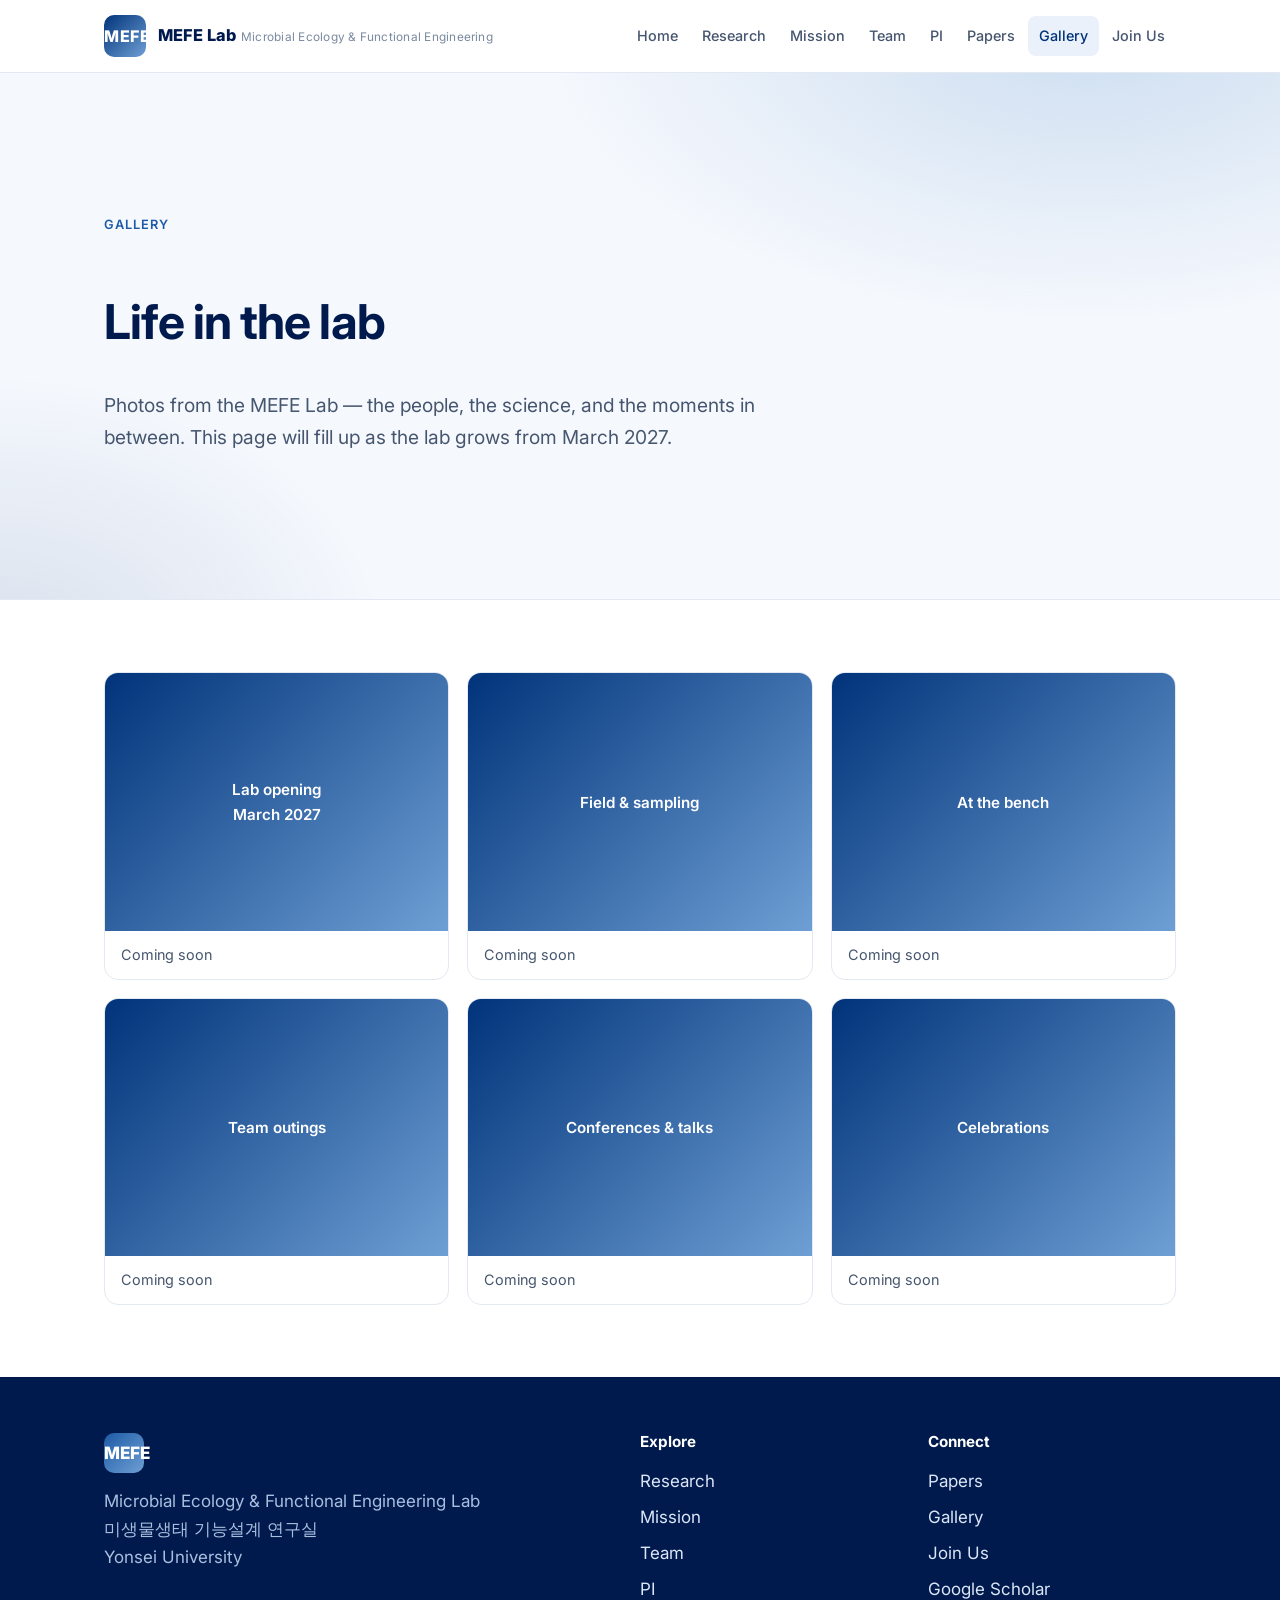
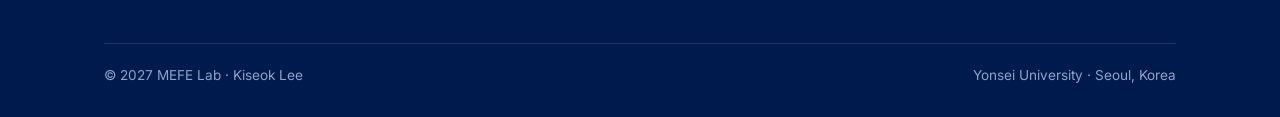
==== gallery.html @ 4f1b358c "Add files via upload" ====
<!DOCTYPE html>
<html lang="en">
<head>
  <meta charset="UTF-8" />
  <meta name="viewport" content="width=device-width, initial-scale=1.0" />
  <title>Gallery — MEFE Lab</title>
  <meta name="description" content="Photos from the MEFE Lab at Yonsei University." />
  <link rel="preconnect" href="https://fonts.googleapis.com" />
  <link rel="preconnect" href="https://fonts.gstatic.com" crossorigin />
  <link href="https://fonts.googleapis.com/css2?family=Inter:wght@400;500;600;700;800&display=swap" rel="stylesheet" />
  <link rel="stylesheet" href="assets/styles.css" />
  <style>
    .gallery-grid { display:grid; grid-template-columns:repeat(3,1fr); gap:18px; }
    .gallery-grid figure {
      margin:0; border-radius:var(--radius); overflow:hidden; border:1px solid var(--line);
      background:var(--bg);
    }
    .gallery-grid .ph {
      aspect-ratio:4/3; display:grid; place-items:center; color:#fff; font-weight:600;
      background:linear-gradient(135deg,var(--teal-700),var(--teal-300)); text-align:center; padding:16px;
      font-size:0.95rem;
    }
    .gallery-grid figcaption { padding:12px 16px; color:var(--slate); font-size:0.9rem; }
    @media (max-width:900px){ .gallery-grid{ grid-template-columns:repeat(2,1fr);} }
    @media (max-width:560px){ .gallery-grid{ grid-template-columns:1fr;} }
  </style>
</head>
<body>

  <header class="site-header">
    <div class="container nav">
      <div class="brand">
        <a href="index.html" style="display:flex;align-items:center;gap:12px;">
          <span class="logo">MEFE</span>
          <span class="brand-text">
            <span class="brand-name">MEFE Lab</span>
            <span class="brand-sub">Microbial Ecology &amp; Functional Engineering</span>
          </span>
        </a>
      </div>
      <nav class="nav-links">
        <a href="index.html">Home</a>
        <a href="research.html">Research</a>
        <a href="mission.html">Mission</a>
        <a href="team.html">Team</a>
        <a href="pi.html">PI</a>
        <a href="papers.html">Papers</a>
        <a href="gallery.html" class="active">Gallery</a>
        <a href="join.html">Join Us</a>
      </nav>
      <button class="nav-toggle" aria-label="Menu"><span></span><span></span><span></span></button>
    </div>
  </header>

  <section class="hero">
    <div class="container" style="padding-top:64px;padding-bottom:56px;">
      <span class="eyebrow">Gallery</span>
      <h1>Life in the lab</h1>
      <p class="lead">
        Photos from the MEFE Lab &mdash; the people, the science, and the moments in between.
        This page will fill up as the lab grows from March 2027.
      </p>
    </div>
  </section>

  <section>
    <div class="container">
      <!--
        TO ADD PHOTOS: drop image files in assets/gallery/ and replace a placeholder
        block below with, e.g.:
        <figure><img src="assets/gallery/lab-opening.jpg" alt="Lab opening" style="width:100%;display:block;aspect-ratio:4/3;object-fit:cover;"><figcaption>Lab opening, 2027</figcaption></figure>
      -->
      <div class="gallery-grid">
        <figure><div class="ph">Lab opening<br>March 2027</div><figcaption>Coming soon</figcaption></figure>
        <figure><div class="ph">Field &amp; sampling</div><figcaption>Coming soon</figcaption></figure>
        <figure><div class="ph">At the bench</div><figcaption>Coming soon</figcaption></figure>
        <figure><div class="ph">Team outings</div><figcaption>Coming soon</figcaption></figure>
        <figure><div class="ph">Conferences &amp; talks</div><figcaption>Coming soon</figcaption></figure>
        <figure><div class="ph">Celebrations</div><figcaption>Coming soon</figcaption></figure>
      </div>
    </div>
  </section>

  <footer class="site-footer">
    <div class="container">
      <div class="footer-grid">
        <div class="footer-brand">
          <div class="logo">MEFE</div>
          <p style="margin-top:14px;max-width:38ch;color:#a9bfe0;">
            Microbial Ecology &amp; Functional Engineering Lab<br />
            미생물생태 기능설계 연구실<br />
            Yonsei University
          </p>
        </div>
        <div>
          <h4>Explore</h4>
          <ul>
            <li><a href="research.html">Research</a></li>
            <li><a href="mission.html">Mission</a></li>
            <li><a href="team.html">Team</a></li>
            <li><a href="pi.html">PI</a></li>
          </ul>
        </div>
        <div>
          <h4>Connect</h4>
          <ul>
            <li><a href="papers.html">Papers</a></li>
            <li><a href="gallery.html">Gallery</a></li>
            <li><a href="join.html">Join Us</a></li>
            <li><a href="https://scholar.google.com/citations?user=UcMtC88AAAAJ&amp;hl=en" target="_blank" rel="noopener">Google Scholar</a></li>
          </ul>
        </div>
      </div>
      <div class="footer-bottom">
        <span>© 2027 MEFE Lab · Kiseok Lee</span>
        <span>Yonsei University · Seoul, Korea</span>
      </div>
    </div>
  </footer>

  <script src="assets/nav.js"></script>
</body>
</html>
---- assets/styles.css ----
/* =========================================================
   MEFE Lab — Microbial Ecology & Functional Engineering
   Shared stylesheet
   ========================================================= */

:root {
  /* Yonsei University blue palette */
  --teal-900: #001a4d;  /* deep navy */
  --teal-700: #00337a;  /* Yonsei blue */
  --teal-500: #1d5ba6;  /* mid blue */
  --teal-300: #6e9fd4;  /* light blue */
  --teal-050: #eaf1fb;  /* pale blue tint */
  --amber:    #d98a1f;
  --ink:      #15243d;
  --slate:    #46566f;
  --muted:    #7a89a0;
  --line:     #e3e9f2;
  --bg:       #ffffff;
  --bg-soft:  #f5f8fd;
  --max:      1120px;
  --radius:   14px;
  --shadow:   0 10px 30px rgba(10, 61, 58, 0.08);
  --font: "Inter", -apple-system, BlinkMacSystemFont, "Segoe UI", Roboto, "Helvetica Neue", Arial, sans-serif;
}

* { box-sizing: border-box; }

html { scroll-behavior: smooth; }

body {
  margin: 0;
  font-family: var(--font);
  color: var(--ink);
  background: var(--bg);
  line-height: 1.65;
  font-size: 17px;
  -webkit-font-smoothing: antialiased;
}

h1, h2, h3, h4 { color: var(--teal-900); line-height: 1.2; font-weight: 700; }
h1 { font-size: clamp(2rem, 4vw, 3rem); letter-spacing: -0.02em; }
h2 { font-size: clamp(1.5rem, 2.6vw, 2.1rem); letter-spacing: -0.01em; margin-top: 0; }
h3 { font-size: 1.2rem; }

a { color: var(--teal-700); text-decoration: none; }
a:hover { color: var(--teal-500); text-decoration: underline; }

p { margin: 0 0 1.1rem; }

.container { max-width: var(--max); margin: 0 auto; padding: 0 24px; }

/* ---------- Header / Nav ---------- */
.site-header {
  position: sticky; top: 0; z-index: 50;
  background: rgba(255,255,255,0.92);
  backdrop-filter: saturate(150%) blur(8px);
  border-bottom: 1px solid var(--line);
}
.nav {
  display: flex; align-items: center; justify-content: space-between;
  height: 72px;
}
.brand { display: flex; align-items: center; gap: 12px; }
.brand a { text-decoration: none; }
.brand .logo {
  width: 42px; height: 42px; border-radius: 10px; flex: none;
  background: linear-gradient(135deg, var(--teal-700), var(--teal-300));
  display: grid; place-items: center; color: #fff; font-weight: 800; font-size: 1rem;
  letter-spacing: 0.5px;
}
.brand .brand-text { line-height: 1.15; }
.brand .brand-name { font-weight: 800; color: var(--teal-900); font-size: 1.02rem; }
.brand .brand-sub { font-size: 0.74rem; color: var(--muted); letter-spacing: 0.02em; }

.nav-links { display: flex; gap: 2px; align-items: center; }
.nav-links a {
  padding: 8px 11px; border-radius: 8px; color: var(--slate);
  font-weight: 500; font-size: 0.9rem; text-decoration: none; white-space: nowrap;
}
.nav-links a:hover { background: var(--teal-050); color: var(--teal-700); }
.nav-links a.active { color: var(--teal-700); background: var(--teal-050); }

.nav-toggle { display: none; background: none; border: 0; cursor: pointer; padding: 8px; }
.nav-toggle span { display: block; width: 24px; height: 2px; background: var(--teal-900); margin: 5px 0; transition: 0.2s; }

/* ---------- Hero ---------- */
.hero {
  position: relative; overflow: hidden;
  background:
    radial-gradient(900px 500px at 85% -10%, rgba(110,159,212,0.30), transparent 60%),
    radial-gradient(700px 500px at 0% 110%, rgba(0,51,122,0.12), transparent 55%),
    var(--bg-soft);
  border-bottom: 1px solid var(--line);
}
.hero .container { padding-top: 90px; padding-bottom: 90px; }
.hero .eyebrow {
  display: inline-block; font-size: 0.8rem; font-weight: 600; letter-spacing: 0.08em;
  text-transform: uppercase; color: var(--teal-500); margin-bottom: 18px;
}
.hero h1 { max-width: 18ch; }
.hero .lead { font-size: 1.2rem; color: var(--slate); max-width: 60ch; margin-top: 18px; }
.hero .lead em { color: var(--teal-700); font-style: italic; }

/* decorative cells */
.cells { position: absolute; inset: 0; pointer-events: none; opacity: 0.5; }
.cells span {
  position: absolute; border-radius: 50%;
  border: 1.5px solid var(--teal-300);
}
.cells span::after {
  content:""; position:absolute; inset: 28%; border-radius:50%;
  background: var(--teal-300); opacity: 0.35;
}

/* ---------- Sections ---------- */
section { padding: 72px 0; }
.section-soft { background: var(--bg-soft); }
.section-head { max-width: 70ch; margin-bottom: 40px; }
.section-head .eyebrow {
  display:block; font-size: 0.8rem; font-weight: 700; letter-spacing: 0.08em;
  text-transform: uppercase; color: var(--teal-500); margin-bottom: 10px;
}
.lead-text { font-size: 1.12rem; color: var(--slate); }

/* ---------- Buttons ---------- */
.btn {
  display: inline-block; padding: 12px 22px; border-radius: 10px;
  font-weight: 600; font-size: 0.98rem; text-decoration: none; cursor: pointer;
  transition: transform 0.12s ease, box-shadow 0.2s ease;
}
.btn-primary { background: var(--teal-700); color: #fff; }
.btn-primary:hover { background: var(--teal-900); color:#fff; text-decoration: none; transform: translateY(-1px); box-shadow: var(--shadow); }
.btn-ghost { border: 1.5px solid var(--teal-300); color: var(--teal-700); background: transparent; }
.btn-ghost:hover { background: var(--teal-050); text-decoration:none; }
.btn-row { display: flex; gap: 14px; flex-wrap: wrap; margin-top: 28px; }

/* ---------- Cards / grids ---------- */
.grid { display: grid; gap: 24px; }
.grid-3 { grid-template-columns: repeat(3, 1fr); }
.grid-2 { grid-template-columns: repeat(2, 1fr); }

.card {
  background: var(--bg); border: 1px solid var(--line); border-radius: var(--radius);
  padding: 28px; transition: transform 0.15s ease, box-shadow 0.2s ease;
}
.card:hover { transform: translateY(-3px); box-shadow: var(--shadow); }
.card .num {
  display: inline-grid; place-items: center; width: 38px; height: 38px; border-radius: 10px;
  background: var(--teal-050); color: var(--teal-700); font-weight: 800; margin-bottom: 14px;
}
.card h3 { margin: 0 0 8px; }
.card p { color: var(--slate); margin: 0; font-size: 0.98rem; }

/* approach steps */
.steps { counter-reset: step; }
.step {
  display: grid; grid-template-columns: 56px 1fr; gap: 20px; align-items: start;
  padding: 22px 0; border-bottom: 1px dashed var(--line);
}
.step:last-child { border-bottom: 0; }
.step .badge {
  width: 48px; height: 48px; border-radius: 12px; background: var(--teal-700); color:#fff;
  display:grid; place-items:center; font-weight:800; font-size:1.1rem;
}
.step h3 { margin: 4px 0 6px; }
.step p { margin: 0; color: var(--slate); }

/* feature split */
.split { display:grid; grid-template-columns: 1fr 1fr; gap: 48px; align-items:center; }
.split .visual {
  aspect-ratio: 4/3; border-radius: var(--radius); border:1px solid var(--line);
  background: linear-gradient(135deg, var(--teal-050), #fff);
  display:grid; place-items:center; overflow:hidden;
}

/* stats */
.stats { display:flex; gap: 40px; flex-wrap: wrap; margin-top: 10px; }
.stat .n { font-size: 2rem; font-weight: 800; color: var(--teal-700); }
.stat .l { font-size: 0.9rem; color: var(--muted); }

/* tags */
.tags { display:flex; flex-wrap:wrap; gap:8px; margin-top: 14px; }
.tag {
  font-size: 0.82rem; padding: 5px 12px; border-radius: 999px;
  background: var(--teal-050); color: var(--teal-700); font-weight: 500;
}

/* ---------- News list ---------- */
.news { display:grid; gap: 4px; }
.news-item {
  display:grid; grid-template-columns: 130px 1fr; gap: 18px;
  padding: 16px 0; border-bottom: 1px solid var(--line);
}
.news-item .date { color: var(--teal-500); font-weight: 600; font-size: 0.9rem; }
.news-item p { margin: 0; color: var(--slate); }

/* ---------- Publications ---------- */
.pub-filter { display:flex; gap:10px; flex-wrap:wrap; margin-bottom: 28px; }
.pub {
  padding: 22px 0; border-bottom: 1px solid var(--line);
  display:grid; grid-template-columns: 64px 1fr; gap: 20px;
}
.pub .year {
  font-weight: 800; color: var(--teal-700); font-size: 0.95rem;
}
.pub .title { font-weight: 600; color: var(--ink); }
.pub .authors { color: var(--slate); font-size: 0.95rem; margin: 4px 0; }
.pub .authors .me { color: var(--teal-700); font-weight: 700; }
.pub .venue { color: var(--muted); font-size: 0.92rem; font-style: italic; }
.pub .meta { display:flex; gap: 10px; flex-wrap:wrap; margin-top: 8px; }
.pub .chip {
  font-size: 0.78rem; padding: 3px 10px; border-radius: 6px;
  background: var(--bg-soft); border:1px solid var(--line); color: var(--slate);
}
.pub .chip.hot { background: #fff7ec; border-color:#f3dcb3; color: var(--amber); font-weight:600; }

/* ---------- People ---------- */
.profile { display:grid; grid-template-columns: 260px 1fr; gap: 40px; align-items:start; }
.avatar {
  width: 100%; aspect-ratio: 1; border-radius: var(--radius); overflow:hidden;
  background: linear-gradient(135deg, var(--teal-500), var(--teal-300));
  display:grid; place-items:center; color:#fff; font-size: 3.4rem; font-weight: 800;
}
.role { color: var(--teal-500); font-weight:600; margin: 2px 0 16px; }
.cv-list { list-style:none; padding:0; margin: 0; }
.cv-list li { padding: 8px 0; border-bottom:1px solid var(--line); color: var(--slate); }
.cv-list li b { color: var(--ink); }

.open-roles { display:grid; gap: 18px; }
.role-card {
  border:1px solid var(--line); border-left: 4px solid var(--teal-500);
  border-radius: 10px; padding: 22px 26px;
}
.role-card h3 { margin: 0 0 6px; }
.role-card p { margin: 0; color: var(--slate); }

/* contact */
.contact-grid { display:grid; grid-template-columns: 1.2fr 1fr; gap: 48px; }
.info-row { display:flex; gap:14px; padding: 14px 0; border-bottom:1px solid var(--line); }
.info-row .k { width: 110px; color: var(--muted); font-size: 0.9rem; flex:none; }
.info-row .v { color: var(--ink); }
.map-box {
  border-radius: var(--radius); border:1px solid var(--line); overflow:hidden;
  background: var(--bg-soft); min-height: 280px; display:grid; place-items:center; color: var(--muted);
}

/* callout */
.callout {
  background: var(--teal-900); color: #dde8f7; border-radius: var(--radius);
  padding: 44px; position: relative; overflow:hidden;
}
.callout h2 { color: #fff; }
.callout p { color: #c6d6ee; }
.callout .btn-primary { background:#fff; color: var(--teal-900); }
.callout .btn-primary:hover { background: var(--teal-050); }

/* ---------- Footer ---------- */
.site-footer {
  background: var(--teal-900); color: #b9c8e2; padding: 56px 0 30px; margin-top: 0;
}
.site-footer a { color: #dbe6f7; }
.footer-grid { display:grid; grid-template-columns: 2fr 1fr 1fr; gap: 40px; }
.footer-brand .logo {
  width: 40px; height:40px; border-radius:10px; display:grid; place-items:center;
  background: linear-gradient(135deg, var(--teal-500), var(--teal-300)); color:#fff; font-weight:800;
}
.footer-grid h4 { color:#fff; font-size: 0.95rem; margin: 0 0 12px; }
.footer-grid ul { list-style:none; padding:0; margin:0; }
.footer-grid li { padding: 4px 0; }
.footer-bottom {
  border-top: 1px solid rgba(255,255,255,0.12); margin-top: 36px; padding-top: 20px;
  font-size: 0.85rem; color: #8fa3c8; display:flex; justify-content:space-between; flex-wrap:wrap; gap:10px;
}

/* ---------- Responsive ---------- */
@media (max-width: 900px) {
  .grid-3 { grid-template-columns: 1fr; }
  .grid-2 { grid-template-columns: 1fr; }
  .split { grid-template-columns: 1fr; gap: 28px; }
  .profile { grid-template-columns: 1fr; }
  .avatar { max-width: 220px; }
  .contact-grid { grid-template-columns: 1fr; }
  .footer-grid { grid-template-columns: 1fr; gap: 28px; }
  .nav-links {
    position: absolute; top: 72px; left: 0; right: 0; flex-direction: column;
    background: #fff; border-bottom: 1px solid var(--line); padding: 12px; gap: 2px;
    display: none;
  }
  .nav-links.open { display: flex; }
  .nav-links a { padding: 12px; border-radius: 8px; }
  .nav-toggle { display: block; }
}
@media (max-width: 560px) {
  body { font-size: 16px; }
  .pub { grid-template-columns: 1fr; gap: 6px; }
  .news-item { grid-template-columns: 1fr; gap: 2px; }
  .info-row { flex-direction: column; gap: 2px; }
  .info-row .k { width: auto; }
}
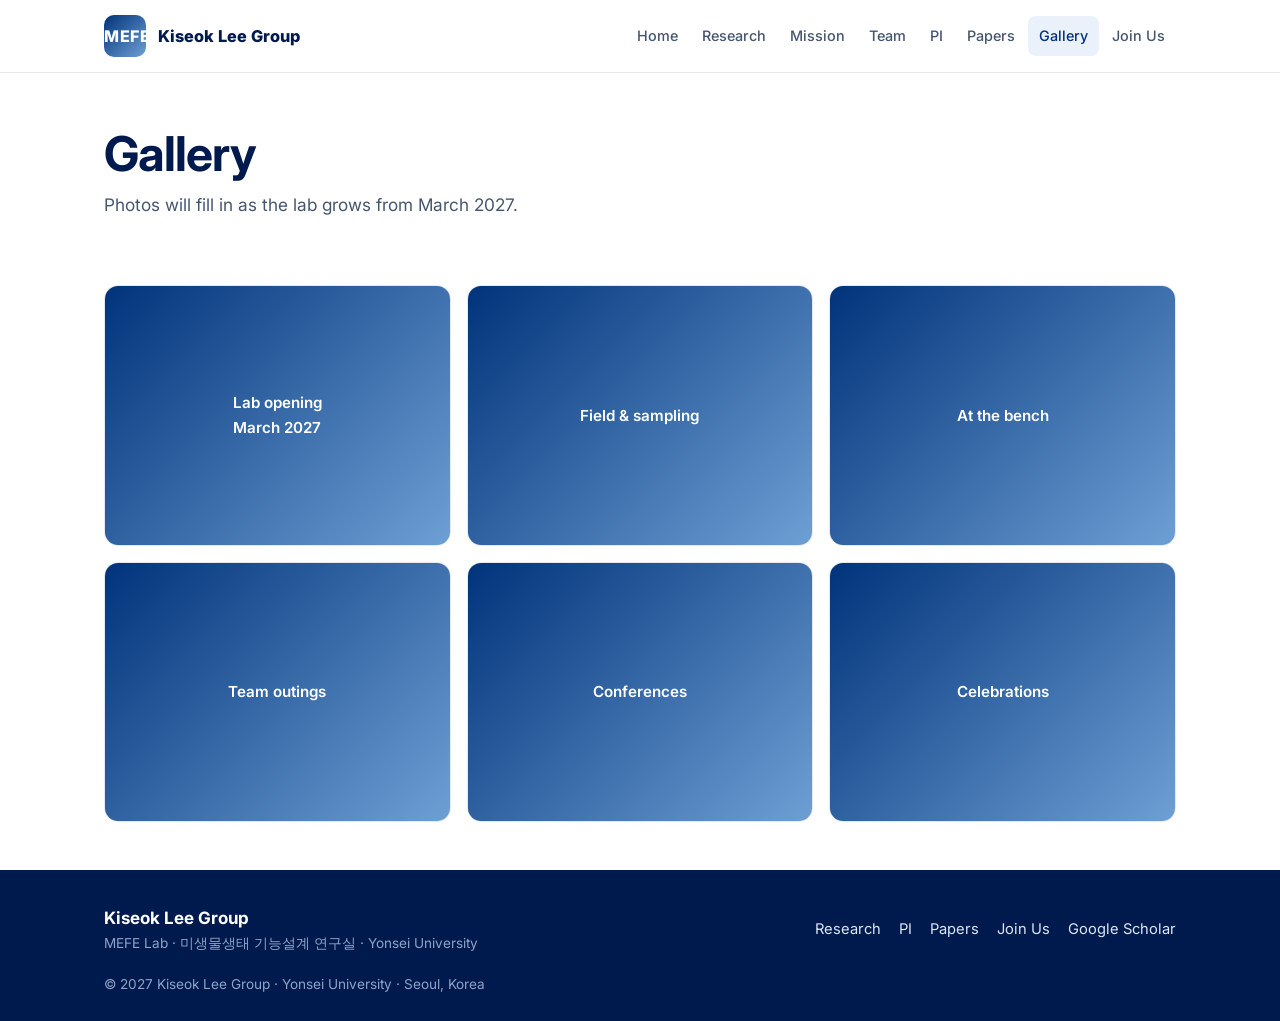
==== commit b5535836: "2nd edit" ====
--- a/gallery.html
+++ b/gallery.html
@@ -3,24 +3,19 @@
 <head>
   <meta charset="UTF-8" />
   <meta name="viewport" content="width=device-width, initial-scale=1.0" />
-  <title>Gallery — MEFE Lab</title>
-  <meta name="description" content="Photos from the MEFE Lab at Yonsei University." />
+  <title>Gallery — Kiseok Lee Group</title>
+  <meta name="description" content="Photos from the Kiseok Lee Group at Yonsei University." />
   <link rel="preconnect" href="https://fonts.googleapis.com" />
   <link rel="preconnect" href="https://fonts.gstatic.com" crossorigin />
   <link href="https://fonts.googleapis.com/css2?family=Inter:wght@400;500;600;700;800&display=swap" rel="stylesheet" />
   <link rel="stylesheet" href="assets/styles.css" />
   <style>
-    .gallery-grid { display:grid; grid-template-columns:repeat(3,1fr); gap:18px; }
-    .gallery-grid figure {
-      margin:0; border-radius:var(--radius); overflow:hidden; border:1px solid var(--line);
-      background:var(--bg);
-    }
+    .gallery-grid { display:grid; grid-template-columns:repeat(3,1fr); gap:16px; }
+    .gallery-grid figure { margin:0; border-radius:var(--radius); overflow:hidden; border:1px solid var(--line); }
     .gallery-grid .ph {
       aspect-ratio:4/3; display:grid; place-items:center; color:#fff; font-weight:600;
-      background:linear-gradient(135deg,var(--teal-700),var(--teal-300)); text-align:center; padding:16px;
-      font-size:0.95rem;
+      background:linear-gradient(135deg,var(--teal-700),var(--teal-300)); text-align:center; padding:16px; font-size:0.95rem;
     }
-    .gallery-grid figcaption { padding:12px 16px; color:var(--slate); font-size:0.9rem; }
     @media (max-width:900px){ .gallery-grid{ grid-template-columns:repeat(2,1fr);} }
     @media (max-width:560px){ .gallery-grid{ grid-template-columns:1fr;} }
   </style>
@@ -30,12 +25,9 @@
   <header class="site-header">
     <div class="container nav">
       <div class="brand">
-        <a href="index.html" style="display:flex;align-items:center;gap:12px;">
-          <span class="logo">MEFE</span>
-          <span class="brand-text">
-            <span class="brand-name">MEFE Lab</span>
-            <span class="brand-sub">Microbial Ecology &amp; Functional Engineering</span>
-          </span>
+        <a href="index.html" style="display:flex;align-items:center;gap:12px;text-decoration:none;">
+          <img src="assets/logo.svg" alt="Kiseok Lee Group" class="logo-img" onerror="this.replaceWith(Object.assign(document.createElement('span'),{className:'logo',textContent:'MEFE'}))" />
+          <span class="brand-name" style="color:var(--teal-900);font-weight:800;">Kiseok Lee Group</span>
         </a>
       </div>
       <nav class="nav-links">
@@ -52,70 +44,43 @@
     </div>
   </header>
 
-  <section class="hero">
-    <div class="container" style="padding-top:64px;padding-bottom:56px;">
-      <span class="eyebrow">Gallery</span>
-      <h1>Life in the lab</h1>
-      <p class="lead">
-        Photos from the MEFE Lab &mdash; the people, the science, and the moments in between.
-        This page will fill up as the lab grows from March 2027.
-      </p>
+  <div class="page-head">
+    <div class="container">
+      <h1>Gallery</h1>
+      <p class="sub">Photos will fill in as the lab grows from March 2027.</p>
     </div>
-  </section>
+  </div>
 
   <section>
     <div class="container">
-      <!--
-        TO ADD PHOTOS: drop image files in assets/gallery/ and replace a placeholder
-        block below with, e.g.:
-        <figure><img src="assets/gallery/lab-opening.jpg" alt="Lab opening" style="width:100%;display:block;aspect-ratio:4/3;object-fit:cover;"><figcaption>Lab opening, 2027</figcaption></figure>
-      -->
+      <!-- TO ADD PHOTOS: drop files in assets/gallery/ and replace a placeholder with:
+           <figure><img src="assets/gallery/name.jpg" alt="..." style="width:100%;display:block;aspect-ratio:4/3;object-fit:cover;"></figure> -->
       <div class="gallery-grid">
-        <figure><div class="ph">Lab opening<br>March 2027</div><figcaption>Coming soon</figcaption></figure>
-        <figure><div class="ph">Field &amp; sampling</div><figcaption>Coming soon</figcaption></figure>
-        <figure><div class="ph">At the bench</div><figcaption>Coming soon</figcaption></figure>
-        <figure><div class="ph">Team outings</div><figcaption>Coming soon</figcaption></figure>
-        <figure><div class="ph">Conferences &amp; talks</div><figcaption>Coming soon</figcaption></figure>
-        <figure><div class="ph">Celebrations</div><figcaption>Coming soon</figcaption></figure>
+        <figure><div class="ph">Lab opening<br>March 2027</div></figure>
+        <figure><div class="ph">Field &amp; sampling</div></figure>
+        <figure><div class="ph">At the bench</div></figure>
+        <figure><div class="ph">Team outings</div></figure>
+        <figure><div class="ph">Conferences</div></figure>
+        <figure><div class="ph">Celebrations</div></figure>
       </div>
     </div>
   </section>
 
   <footer class="site-footer">
-    <div class="container">
-      <div class="footer-grid">
-        <div class="footer-brand">
-          <div class="logo">MEFE</div>
-          <p style="margin-top:14px;max-width:38ch;color:#a9bfe0;">
-            Microbial Ecology &amp; Functional Engineering Lab<br />
-            미생물생태 기능설계 연구실<br />
-            Yonsei University
-          </p>
-        </div>
-        <div>
-          <h4>Explore</h4>
-          <ul>
-            <li><a href="research.html">Research</a></li>
-            <li><a href="mission.html">Mission</a></li>
-            <li><a href="team.html">Team</a></li>
-            <li><a href="pi.html">PI</a></li>
-          </ul>
-        </div>
-        <div>
-          <h4>Connect</h4>
-          <ul>
-            <li><a href="papers.html">Papers</a></li>
-            <li><a href="gallery.html">Gallery</a></li>
-            <li><a href="join.html">Join Us</a></li>
-            <li><a href="https://scholar.google.com/citations?user=UcMtC88AAAAJ&amp;hl=en" target="_blank" rel="noopener">Google Scholar</a></li>
-          </ul>
-        </div>
+    <div class="container footer-inner">
+      <div>
+        <div class="f-name">Kiseok Lee Group</div>
+        <div class="f-sub">MEFE Lab · 미생물생태 기능설계 연구실 · Yonsei University</div>
       </div>
-      <div class="footer-bottom">
-        <span>© 2027 MEFE Lab · Kiseok Lee</span>
-        <span>Yonsei University · Seoul, Korea</span>
-      </div>
+      <nav class="footer-links">
+        <a href="research.html">Research</a>
+        <a href="pi.html">PI</a>
+        <a href="papers.html">Papers</a>
+        <a href="join.html">Join Us</a>
+        <a href="https://scholar.google.com/citations?user=UcMtC88AAAAJ&amp;hl=en" target="_blank" rel="noopener">Google Scholar</a>
+      </nav>
     </div>
+    <div class="container" style="margin-top:18px;color:#8fa3c8;font-size:0.85rem;">© 2027 Kiseok Lee Group · Yonsei University · Seoul, Korea</div>
   </footer>
 
   <script src="assets/nav.js"></script>
--- a/assets/styles.css
+++ b/assets/styles.css
@@ -68,6 +68,7 @@
   display: grid; place-items: center; color: #fff; font-weight: 800; font-size: 1rem;
   letter-spacing: 0.5px;
 }
+.brand .logo-img { width: 42px; height: 42px; border-radius: 10px; object-fit: contain; flex: none; display: block; }
 .brand .brand-text { line-height: 1.15; }
 .brand .brand-name { font-weight: 800; color: var(--teal-900); font-size: 1.02rem; }
 .brand .brand-sub { font-size: 0.74rem; color: var(--muted); letter-spacing: 0.02em; }
@@ -112,10 +113,29 @@
   background: var(--teal-300); opacity: 0.35;
 }
 
+/* ---------- Home hero (full-bleed campus image) ---------- */
+.home-hero {
+  position: relative; min-height: 76vh; display: flex; align-items: flex-end;
+  background-image:
+    linear-gradient(to top, rgba(0,26,77,0.78) 0%, rgba(0,26,77,0.25) 45%, rgba(0,26,77,0.10) 100%),
+    url("https://www.yonsei.ac.kr/sites/en_sc/images/sub/img-s-cam1.jpg");
+  background-size: cover; background-position: center 35%;
+  border-bottom: 1px solid var(--line);
+}
+.home-hero .inner { padding: 0 0 60px; color: #fff; }
+.home-hero h1 { color: #fff; font-size: clamp(2.4rem, 5.2vw, 4rem); margin: 0 0 10px; letter-spacing: -0.02em; }
+.home-hero .sub { color: rgba(255,255,255,0.94); font-size: clamp(1.05rem, 2vw, 1.35rem); margin: 0; max-width: 56ch; }
+@media (max-width: 560px){ .home-hero { min-height: 64vh; } .home-hero .inner { padding-bottom: 40px; } }
+
+/* ---------- Compact page header (inner pages) ---------- */
+.page-head { padding: 52px 0 18px; }
+.page-head h1 { margin: 0 0 8px; }
+.page-head .sub { margin: 0; color: var(--slate); font-size: 1.08rem; max-width: 64ch; }
+
 /* ---------- Sections ---------- */
-section { padding: 72px 0; }
-.section-soft { background: var(--bg-soft); }
-.section-head { max-width: 70ch; margin-bottom: 40px; }
+section { padding: 48px 0; }
+.section-soft { background: var(--bg); }   /* single white background, no alternating tint */
+.section-head { max-width: 70ch; margin-bottom: 24px; }
 .section-head .eyebrow {
   display:block; font-size: 0.8rem; font-weight: 700; letter-spacing: 0.08em;
   text-transform: uppercase; color: var(--teal-500); margin-bottom: 10px;
@@ -217,7 +237,8 @@
 /* ---------- People ---------- */
 .profile { display:grid; grid-template-columns: 260px 1fr; gap: 40px; align-items:start; }
 .avatar {
-  width: 100%; aspect-ratio: 1; border-radius: var(--radius); overflow:hidden;
+  width: 100%; aspect-ratio: 3 / 4; border-radius: var(--radius); overflow:hidden;
+  object-fit: cover; object-position: center top;
   background: linear-gradient(135deg, var(--teal-500), var(--teal-300));
   display:grid; place-items:center; color:#fff; font-size: 3.4rem; font-weight: 800;
 }
@@ -254,9 +275,18 @@
 .callout .btn-primary { background:#fff; color: var(--teal-900); }
 .callout .btn-primary:hover { background: var(--teal-050); }
 
-/* ---------- Footer ---------- */
+/* ---------- Slim footer ---------- */
+.footer-inner {
+  display: flex; justify-content: space-between; align-items: center; gap: 20px; flex-wrap: wrap;
+}
+.footer-inner .f-name { font-weight: 700; color: #fff; }
+.footer-inner .f-sub { color: #8fa3c8; font-size: 0.85rem; }
+.footer-links { display: flex; gap: 18px; flex-wrap: wrap; }
+.footer-links a { color: #dbe6f7; font-size: 0.92rem; }
+
+/* ---------- Footer (legacy grid, kept for any page still using it) ---------- */
 .site-footer {
-  background: var(--teal-900); color: #b9c8e2; padding: 56px 0 30px; margin-top: 0;
+  background: var(--teal-900); color: #b9c8e2; padding: 34px 0 26px; margin-top: 0;
 }
 .site-footer a { color: #dbe6f7; }
 .footer-grid { display:grid; grid-template-columns: 2fr 1fr 1fr; gap: 40px; }
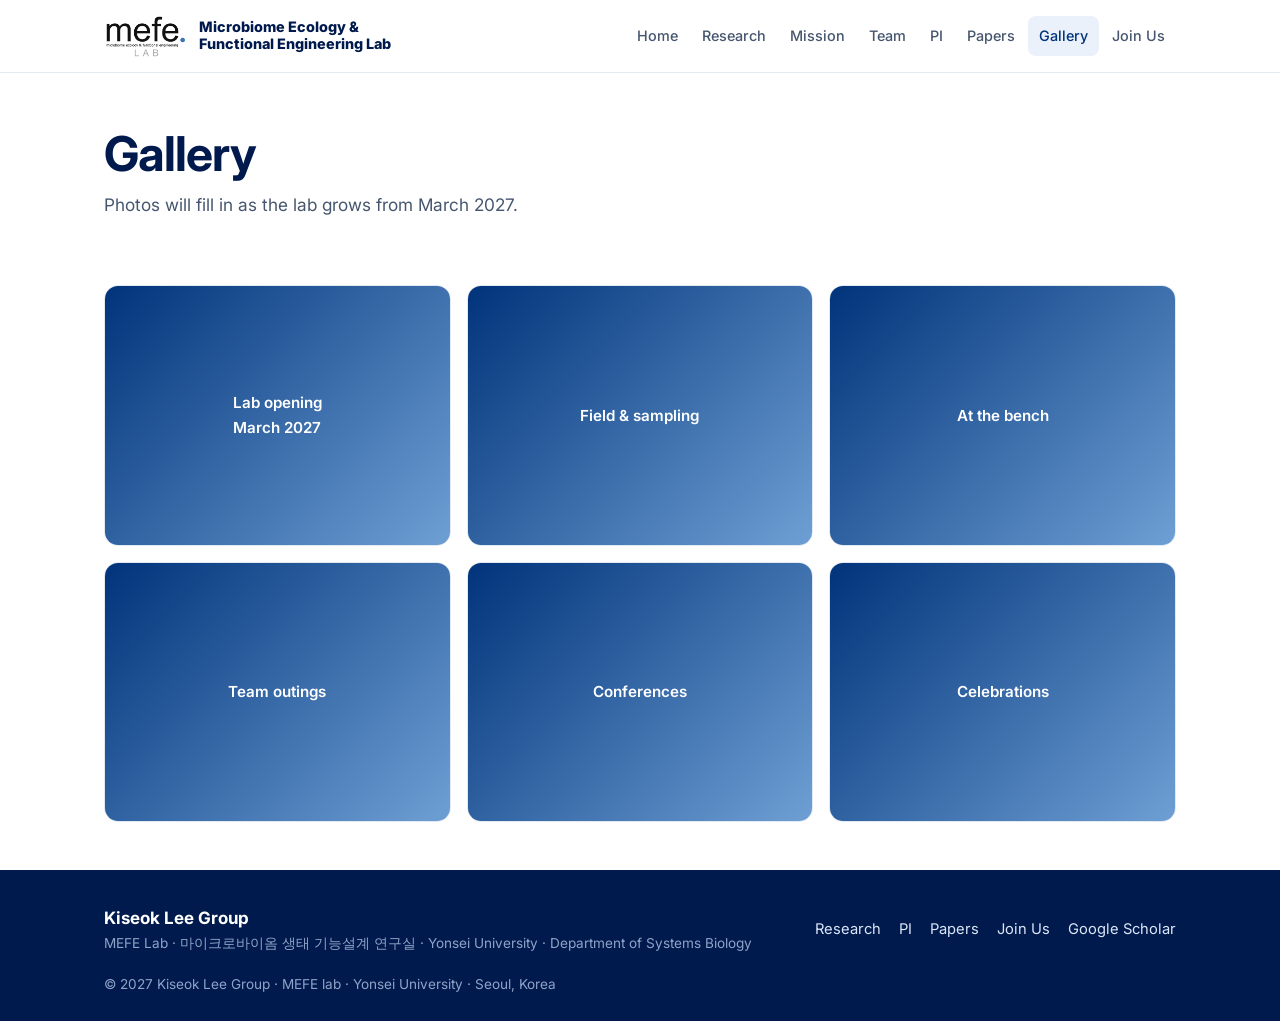
==== commit 0814b237: "Add files via upload" ====
--- a/gallery.html
+++ b/gallery.html
@@ -3,8 +3,8 @@
 <head>
   <meta charset="UTF-8" />
   <meta name="viewport" content="width=device-width, initial-scale=1.0" />
-  <title>Gallery — Kiseok Lee Group</title>
-  <meta name="description" content="Photos from the Kiseok Lee Group at Yonsei University." />
+  <title>Gallery — MEFE Lab</title>
+  <meta name="description" content="Photos from the MEFE Lab at Yonsei University." />
   <link rel="preconnect" href="https://fonts.googleapis.com" />
   <link rel="preconnect" href="https://fonts.gstatic.com" crossorigin />
   <link href="https://fonts.googleapis.com/css2?family=Inter:wght@400;500;600;700;800&display=swap" rel="stylesheet" />
@@ -26,8 +26,8 @@
     <div class="container nav">
       <div class="brand">
         <a href="index.html" style="display:flex;align-items:center;gap:12px;text-decoration:none;">
-          <img src="assets/logo.svg" alt="Kiseok Lee Group" class="logo-img" onerror="this.replaceWith(Object.assign(document.createElement('span'),{className:'logo',textContent:'MEFE'}))" />
-          <span class="brand-name" style="color:var(--teal-900);font-weight:800;">Kiseok Lee Group</span>
+          <img src="assets/MEFE_logo_260628ver2-01.png" alt="Microbiome Ecology & Functional Engineering Lab" class="logo-img" onerror="this.replaceWith(Object.assign(document.createElement('span'),{className:'logo',textContent:'MEFE'}))" />
+          <span class="brand-name" style="color:var(--teal-900);font-weight:800;font-size:0.9rem;line-height:1.15;max-width:230px;">Microbiome Ecology &amp; Functional Engineering Lab</span>
         </a>
       </div>
       <nav class="nav-links">
@@ -70,7 +70,7 @@
     <div class="container footer-inner">
       <div>
         <div class="f-name">Kiseok Lee Group</div>
-        <div class="f-sub">MEFE Lab · 미생물생태 기능설계 연구실 · Yonsei University</div>
+        <div class="f-sub">MEFE Lab · 마이크로바이옴 생태 기능설계 연구실 · Yonsei University · Department of Systems Biology</div>
       </div>
       <nav class="footer-links">
         <a href="research.html">Research</a>
@@ -80,7 +80,7 @@
         <a href="https://scholar.google.com/citations?user=UcMtC88AAAAJ&amp;hl=en" target="_blank" rel="noopener">Google Scholar</a>
       </nav>
     </div>
-    <div class="container" style="margin-top:18px;color:#8fa3c8;font-size:0.85rem;">© 2027 Kiseok Lee Group · Yonsei University · Seoul, Korea</div>
+    <div class="container" style="margin-top:18px;color:#8fa3c8;font-size:0.85rem;">© 2027 Kiseok Lee Group · MEFE lab · Yonsei University · Seoul, Korea</div>
   </footer>
 
   <script src="assets/nav.js"></script>
--- a/assets/styles.css
+++ b/assets/styles.css
@@ -68,7 +68,7 @@
   display: grid; place-items: center; color: #fff; font-weight: 800; font-size: 1rem;
   letter-spacing: 0.5px;
 }
-.brand .logo-img { width: 42px; height: 42px; border-radius: 10px; object-fit: contain; flex: none; display: block; }
+.brand .logo-img { height: 44px; width: auto; max-width: 150px; border-radius: 8px; object-fit: contain; flex: none; display: block; }
 .brand .brand-text { line-height: 1.15; }
 .brand .brand-name { font-weight: 800; color: var(--teal-900); font-size: 1.02rem; }
 .brand .brand-sub { font-size: 0.74rem; color: var(--muted); letter-spacing: 0.02em; }
@@ -113,19 +113,22 @@
   background: var(--teal-300); opacity: 0.35;
 }
 
-/* ---------- Home hero (full-bleed campus image) ---------- */
-.home-hero {
-  position: relative; min-height: 76vh; display: flex; align-items: flex-end;
-  background-image:
-    linear-gradient(to top, rgba(0,26,77,0.78) 0%, rgba(0,26,77,0.25) 45%, rgba(0,26,77,0.10) 100%),
-    url("https://www.yonsei.ac.kr/sites/en_sc/images/sub/img-s-cam1.jpg");
-  background-size: cover; background-position: center 35%;
-  border-bottom: 1px solid var(--line);
-}
-.home-hero .inner { padding: 0 0 60px; color: #fff; }
-.home-hero h1 { color: #fff; font-size: clamp(2.4rem, 5.2vw, 4rem); margin: 0 0 10px; letter-spacing: -0.02em; }
-.home-hero .sub { color: rgba(255,255,255,0.94); font-size: clamp(1.05rem, 2vw, 1.35rem); margin: 0; max-width: 56ch; }
-@media (max-width: 560px){ .home-hero { min-height: 64vh; } .home-hero .inner { padding-bottom: 40px; } }
+/* ---------- Home hero (centered banner image + title below, Jin-style) ---------- */
+.home-hero { padding: 40px 0 22px; background: var(--bg); text-align: center; }
+.hero-banner {
+  width: 100%; max-width: 760px; max-height: 420px; object-fit: cover;
+  border-radius: var(--radius); box-shadow: var(--shadow); display: block; margin: 0 auto 30px;
+}
+.home-hero h1 { font-size: clamp(1.85rem, 3.4vw, 2.7rem); margin: 0 0 10px; letter-spacing: -0.02em; }
+.home-hero .sub { color: var(--slate); font-size: clamp(1.02rem, 1.7vw, 1.2rem); margin: 0 auto; max-width: 72ch; }
+
+/* second, small home photo beside intro text */
+.home-intro { display: grid; grid-template-columns: 1fr 340px; gap: 38px; align-items: center; }
+.home-photo {
+  width: 100%; height: auto; max-height: 300px; object-fit: cover;
+  border-radius: var(--radius); box-shadow: var(--shadow); display: block;
+}
+@media (max-width: 760px){ .home-intro { grid-template-columns: 1fr; gap: 22px; } }
 
 /* ---------- Compact page header (inner pages) ---------- */
 .page-head { padding: 52px 0 18px; }
@@ -235,7 +238,7 @@
 .pub .chip.hot { background: #fff7ec; border-color:#f3dcb3; color: var(--amber); font-weight:600; }
 
 /* ---------- People ---------- */
-.profile { display:grid; grid-template-columns: 260px 1fr; gap: 40px; align-items:start; }
+.profile { display:grid; grid-template-columns: 160px 1fr; gap: 40px; align-items:start; }
 .avatar {
   width: 100%; aspect-ratio: 3 / 4; border-radius: var(--radius); overflow:hidden;
   object-fit: cover; object-position: center top;
@@ -303,7 +306,7 @@
 }
 
 /* ---------- Responsive ---------- */
-@media (max-width: 900px) {
+@media (max-width: 1000px) {
   .grid-3 { grid-template-columns: 1fr; }
   .grid-2 { grid-template-columns: 1fr; }
   .split { grid-template-columns: 1fr; gap: 28px; }
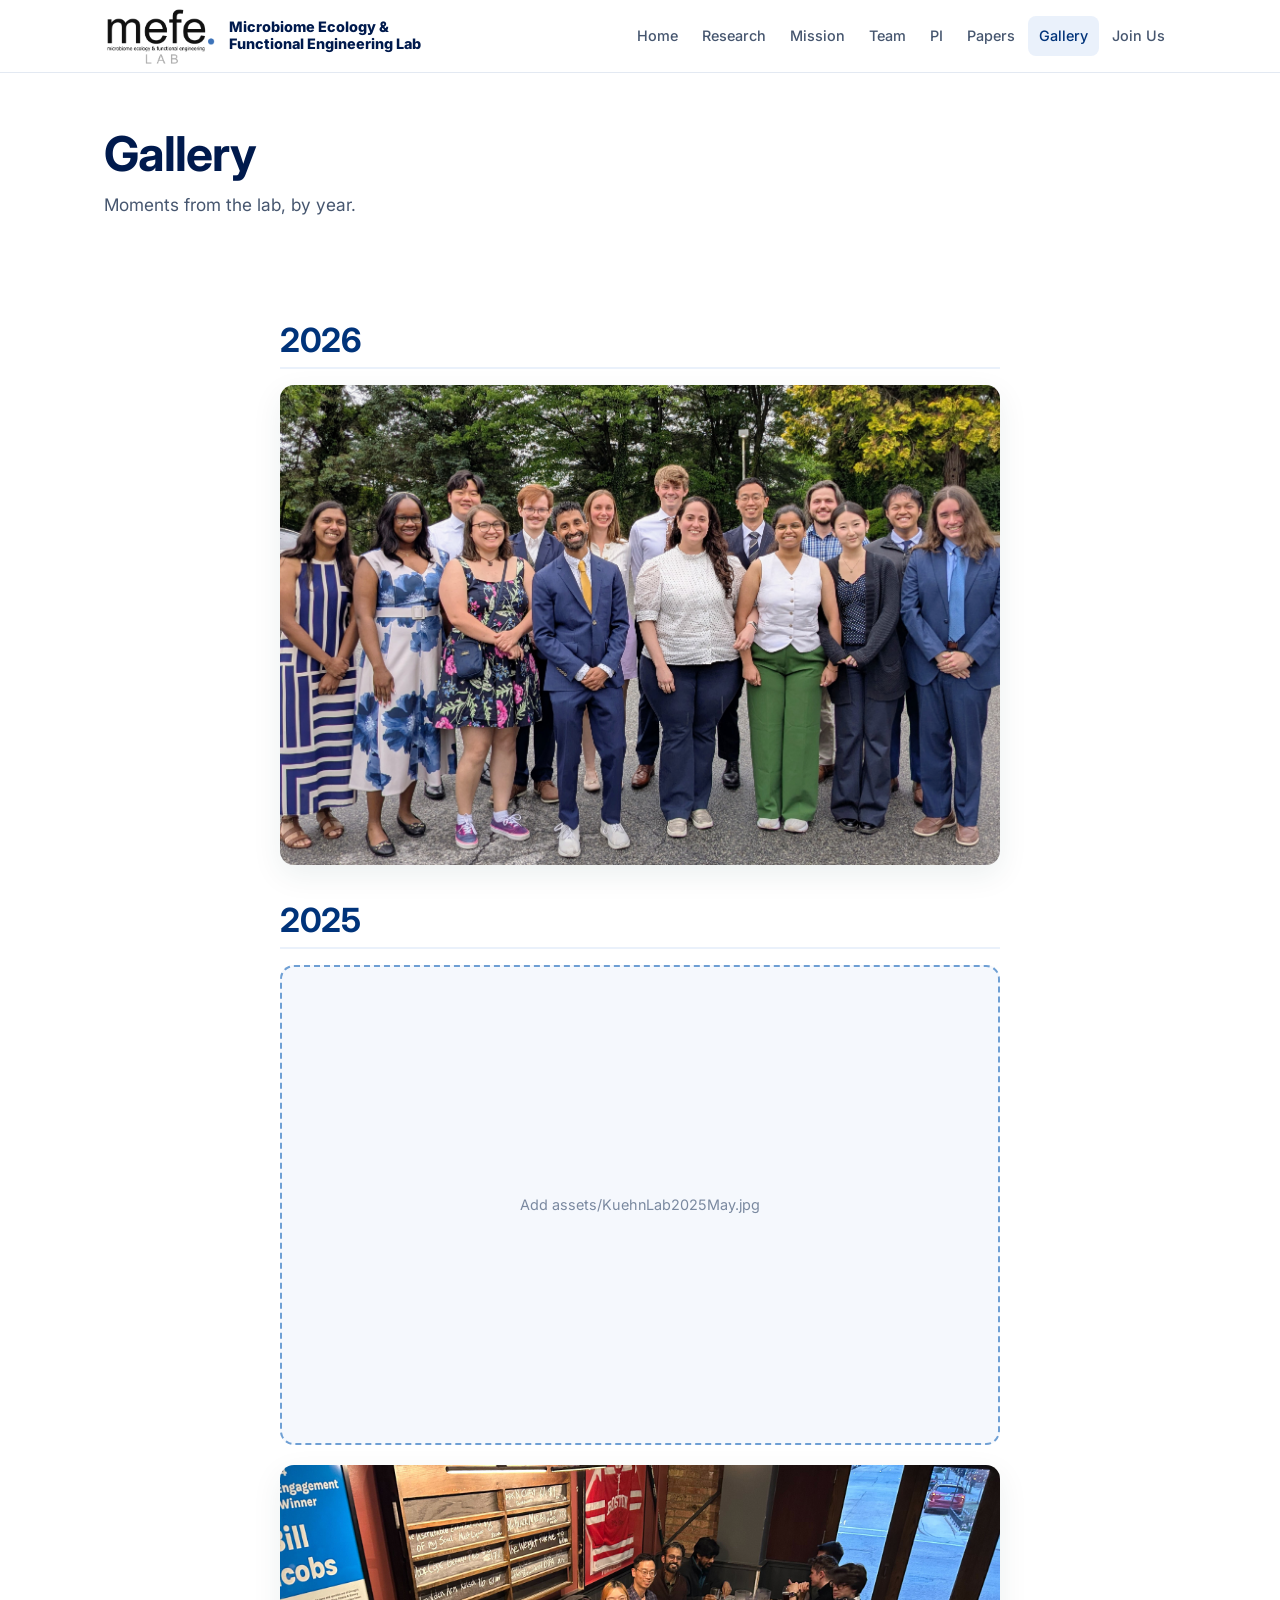
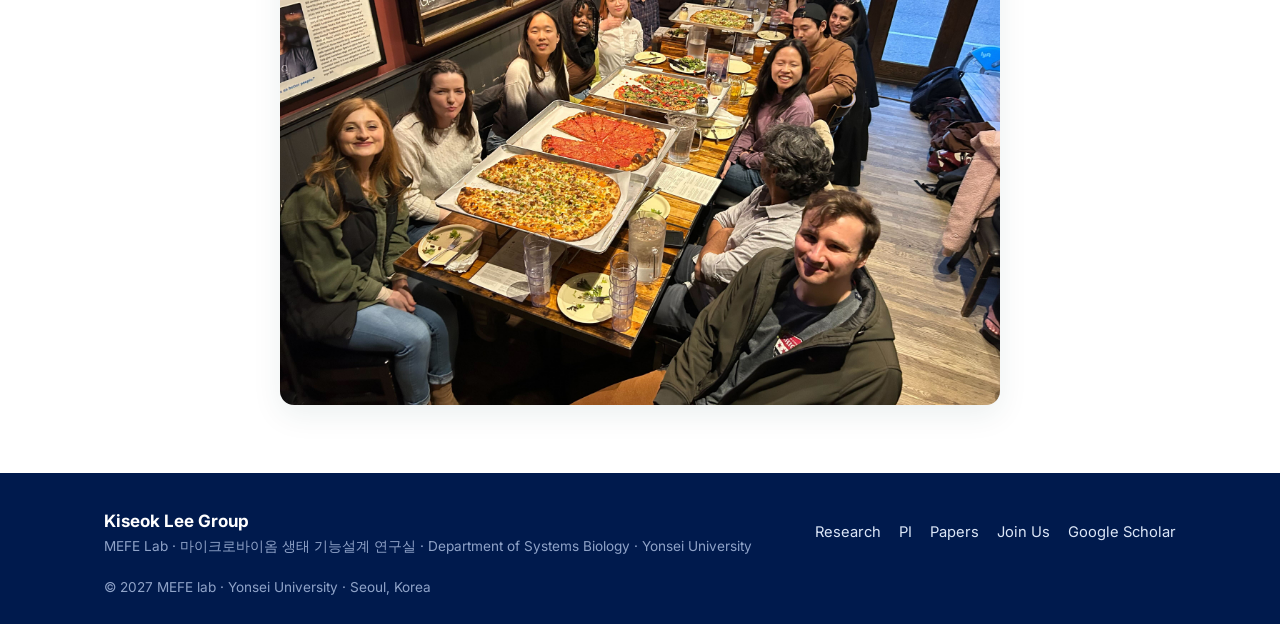
==== commit 082e6402: "Add files via upload" ====
--- a/gallery.html
+++ b/gallery.html
@@ -4,21 +4,11 @@
   <meta charset="UTF-8" />
   <meta name="viewport" content="width=device-width, initial-scale=1.0" />
   <title>Gallery — MEFE Lab</title>
-  <meta name="description" content="Photos from the MEFE Lab at Yonsei University." />
+  <meta name="description" content="Photos from the MEFE Lab and the groups Kiseok Lee has been part of." />
   <link rel="preconnect" href="https://fonts.googleapis.com" />
   <link rel="preconnect" href="https://fonts.gstatic.com" crossorigin />
   <link href="https://fonts.googleapis.com/css2?family=Inter:wght@400;500;600;700;800&display=swap" rel="stylesheet" />
   <link rel="stylesheet" href="assets/styles.css" />
-  <style>
-    .gallery-grid { display:grid; grid-template-columns:repeat(3,1fr); gap:16px; }
-    .gallery-grid figure { margin:0; border-radius:var(--radius); overflow:hidden; border:1px solid var(--line); }
-    .gallery-grid .ph {
-      aspect-ratio:4/3; display:grid; place-items:center; color:#fff; font-weight:600;
-      background:linear-gradient(135deg,var(--teal-700),var(--teal-300)); text-align:center; padding:16px; font-size:0.95rem;
-    }
-    @media (max-width:900px){ .gallery-grid{ grid-template-columns:repeat(2,1fr);} }
-    @media (max-width:560px){ .gallery-grid{ grid-template-columns:1fr;} }
-  </style>
 </head>
 <body>
 
@@ -47,21 +37,25 @@
   <div class="page-head">
     <div class="container">
       <h1>Gallery</h1>
-      <p class="sub">Photos will fill in as the lab grows from March 2027.</p>
+      <p class="sub">Moments from the lab, by year.</p>
     </div>
   </div>
 
   <section>
     <div class="container">
-      <!-- TO ADD PHOTOS: drop files in assets/gallery/ and replace a placeholder with:
-           <figure><img src="assets/gallery/name.jpg" alt="..." style="width:100%;display:block;aspect-ratio:4/3;object-fit:cover;"></figure> -->
-      <div class="gallery-grid">
-        <figure><div class="ph">Lab opening<br>March 2027</div></figure>
-        <figure><div class="ph">Field &amp; sampling</div></figure>
-        <figure><div class="ph">At the bench</div></figure>
-        <figure><div class="ph">Team outings</div></figure>
-        <figure><div class="ph">Conferences</div></figure>
-        <figure><div class="ph">Celebrations</div></figure>
+      <div style="max-width:720px;margin:0 auto;">
+
+        <!-- To add a photo: place the file in assets/ with the exact name below. -->
+        <h2 class="gal-year">2026</h2>
+        <img class="gal-photo" src="assets/260521_Kunjapur_lab_photo2.jpg" alt="Kunjapur Lab, 2026"
+             onerror="this.replaceWith(Object.assign(document.createElement('div'),{className:'gal-ph',textContent:'Add assets/260521_Kunjapur_lab_photo2.jpg'}))" />
+
+        <h2 class="gal-year">2025</h2>
+        <img class="gal-photo" src="assets/KuehnLab2025May.jpg" alt="Kuehn Lab, May 2025"
+             onerror="this.replaceWith(Object.assign(document.createElement('div'),{className:'gal-ph',textContent:'Add assets/KuehnLab2025May.jpg'}))" />
+        <img class="gal-photo" src="assets/250401_Pizza_party.jpg" alt="Pizza party, April 2025"
+             onerror="this.replaceWith(Object.assign(document.createElement('div'),{className:'gal-ph',textContent:'Add assets/250401_Pizza_party.jpg'}))" />
+
       </div>
     </div>
   </section>
@@ -70,7 +64,7 @@
     <div class="container footer-inner">
       <div>
         <div class="f-name">Kiseok Lee Group</div>
-        <div class="f-sub">MEFE Lab · 마이크로바이옴 생태 기능설계 연구실 · Yonsei University · Department of Systems Biology</div>
+        <div class="f-sub">MEFE Lab · 마이크로바이옴 생태 기능설계 연구실 · Department of Systems Biology · Yonsei University</div>
       </div>
       <nav class="footer-links">
         <a href="research.html">Research</a>
@@ -80,7 +74,7 @@
         <a href="https://scholar.google.com/citations?user=UcMtC88AAAAJ&amp;hl=en" target="_blank" rel="noopener">Google Scholar</a>
       </nav>
     </div>
-    <div class="container" style="margin-top:18px;color:#8fa3c8;font-size:0.85rem;">© 2027 Kiseok Lee Group · MEFE lab · Yonsei University · Seoul, Korea</div>
+    <div class="container" style="margin-top:18px;color:#8fa3c8;font-size:0.85rem;">© 2027 MEFE lab · Yonsei University · Seoul, Korea</div>
   </footer>
 
   <script src="assets/nav.js"></script>
--- a/assets/styles.css
+++ b/assets/styles.css
@@ -68,7 +68,7 @@
   display: grid; place-items: center; color: #fff; font-weight: 800; font-size: 1rem;
   letter-spacing: 0.5px;
 }
-.brand .logo-img { height: 44px; width: auto; max-width: 150px; border-radius: 8px; object-fit: contain; flex: none; display: block; }
+.brand .logo-img { height: 60px; width: auto; max-width: 210px; border-radius: 8px; object-fit: contain; flex: none; display: block; }
 .brand .brand-text { line-height: 1.15; }
 .brand .brand-name { font-weight: 800; color: var(--teal-900); font-size: 1.02rem; }
 .brand .brand-sub { font-size: 0.74rem; color: var(--muted); letter-spacing: 0.02em; }
@@ -113,22 +113,19 @@
   background: var(--teal-300); opacity: 0.35;
 }
 
-/* ---------- Home hero (centered banner image + title below, Jin-style) ---------- */
-.home-hero { padding: 40px 0 22px; background: var(--bg); text-align: center; }
-.hero-banner {
-  width: 100%; max-width: 760px; max-height: 420px; object-fit: cover;
-  border-radius: var(--radius); box-shadow: var(--shadow); display: block; margin: 0 auto 30px;
-}
-.home-hero h1 { font-size: clamp(1.85rem, 3.4vw, 2.7rem); margin: 0 0 10px; letter-spacing: -0.02em; }
-.home-hero .sub { color: var(--slate); font-size: clamp(1.02rem, 1.7vw, 1.2rem); margin: 0 auto; max-width: 72ch; }
-
-/* second, small home photo beside intro text */
-.home-intro { display: grid; grid-template-columns: 1fr 340px; gap: 38px; align-items: center; }
-.home-photo {
-  width: 100%; height: auto; max-height: 300px; object-fit: cover;
-  border-radius: var(--radius); box-shadow: var(--shadow); display: block;
-}
-@media (max-width: 760px){ .home-intro { grid-template-columns: 1fr; gap: 22px; } }
+/* ---------- Home hero (title overlaid inside the image, Jin-style) ---------- */
+.home-hero { padding: 34px 0 6px; background: var(--bg); }
+.home-wrap { max-width: 860px; margin: 0 auto; }   /* shared column so hero + text align */
+.hero-figure { position: relative; border-radius: var(--radius); overflow: hidden; box-shadow: var(--shadow); margin: 0; }
+.hero-figure img { width: 100%; height: clamp(280px, 40vw, 430px); object-fit: cover; display: block; }
+.hero-figure .caption {
+  position: absolute; left: 0; right: 0; bottom: 0; padding: 28px 32px; text-align: left;
+  background: linear-gradient(to top, rgba(0,26,77,0.88), rgba(0,26,77,0.32) 58%, transparent);
+  color: #fff;
+}
+.hero-figure .caption h1 { color: #fff; font-size: clamp(1.7rem, 3.6vw, 2.7rem); margin: 0 0 6px; letter-spacing: -0.02em; text-shadow: 0 2px 14px rgba(0,0,0,0.4); }
+.hero-figure .caption p { color: rgba(255,255,255,0.96); font-size: clamp(0.98rem, 1.6vw, 1.18rem); margin: 0; text-shadow: 0 1px 8px rgba(0,0,0,0.45); }
+.home-logo { height: 58px; width: auto; display: block; margin: 22px 0 0; }
 
 /* ---------- Compact page header (inner pages) ---------- */
 .page-head { padding: 52px 0 18px; }
@@ -238,9 +235,9 @@
 .pub .chip.hot { background: #fff7ec; border-color:#f3dcb3; color: var(--amber); font-weight:600; }
 
 /* ---------- People ---------- */
-.profile { display:grid; grid-template-columns: 160px 1fr; gap: 40px; align-items:start; }
+.profile { display:grid; grid-template-columns: 140px 1fr; gap: 40px; align-items:start; }
 .avatar {
-  width: 100%; aspect-ratio: 3 / 4; border-radius: var(--radius); overflow:hidden;
+  width: 100%; aspect-ratio: 3 / 4; border-radius: 50%; overflow:hidden;
   object-fit: cover; object-position: center top;
   background: linear-gradient(135deg, var(--teal-500), var(--teal-300));
   display:grid; place-items:center; color:#fff; font-size: 3.4rem; font-weight: 800;
@@ -330,3 +327,44 @@
   .info-row { flex-direction: column; gap: 2px; }
   .info-row .k { width: auto; }
 }
+
+/* ---------- Home intro: logo left, text right ---------- */
+.intro-row { display: flex; gap: 30px; align-items: center; }
+.intro-row .home-logo { margin: 0; flex: none; }
+.intro-row .intro-text { margin: 0; }
+@media (max-width: 600px){ .intro-row { flex-direction: column; align-items: flex-start; gap: 16px; } }
+
+/* ---------- Image placeholder (dashed) ---------- */
+.img-placeholder {
+  border: 2px dashed var(--teal-300); border-radius: var(--radius); background: var(--bg-soft);
+  color: var(--muted); padding: 52px 20px; text-align: center; font-size: 0.92rem;
+}
+
+/* ---------- Featured publication card ---------- */
+.pub-feature {
+  display: grid; grid-template-columns: 200px 1fr; gap: 24px; align-items: start;
+  border: 1px solid var(--line); border-radius: var(--radius); padding: 20px; margin-bottom: 18px;
+}
+.pub-feature .thumb { width: 100%; aspect-ratio: 4/3; object-fit: cover; border-radius: 10px; display: block; }
+.pub-feature .thumb-ph {
+  width: 100%; aspect-ratio: 4/3; border: 2px dashed var(--teal-300); border-radius: 10px;
+  background: var(--bg-soft); color: var(--muted); display: grid; place-items: center; text-align: center; font-size: 0.78rem; padding: 10px;
+}
+.pub-feature .cite { font-weight: 600; color: var(--ink); margin: 0 0 6px; }
+.pub-feature .cite .me { color: var(--teal-700); }
+.pub-feature .desc { color: var(--slate); font-size: 0.95rem; margin: 6px 0 0; }
+@media (max-width: 640px){ .pub-feature { grid-template-columns: 1fr; } }
+
+/* ---------- Full publication list ---------- */
+.pub-list { max-width: 840px; }
+.pub-list .item { padding: 14px 0; border-bottom: 1px solid var(--line); color: var(--slate); font-size: 0.96rem; line-height: 1.55; }
+.pub-list .item b { color: var(--ink); }
+.pub-list .item .me { color: var(--teal-700); font-weight: 700; }
+
+/* ---------- Gallery: yearly, one photo at a time ---------- */
+.gal-year { margin: 36px 0 16px; padding-bottom: 6px; border-bottom: 2px solid var(--teal-050); color: var(--teal-700); }
+.gal-photo { width: 100%; border-radius: var(--radius); box-shadow: var(--shadow); display: block; margin: 0 0 20px; }
+.gal-ph {
+  width: 100%; aspect-ratio: 3/2; border: 2px dashed var(--teal-300); border-radius: var(--radius);
+  background: var(--bg-soft); color: var(--muted); display: grid; place-items: center; text-align: center; padding: 16px; margin: 0 0 20px; font-size: 0.9rem;
+}
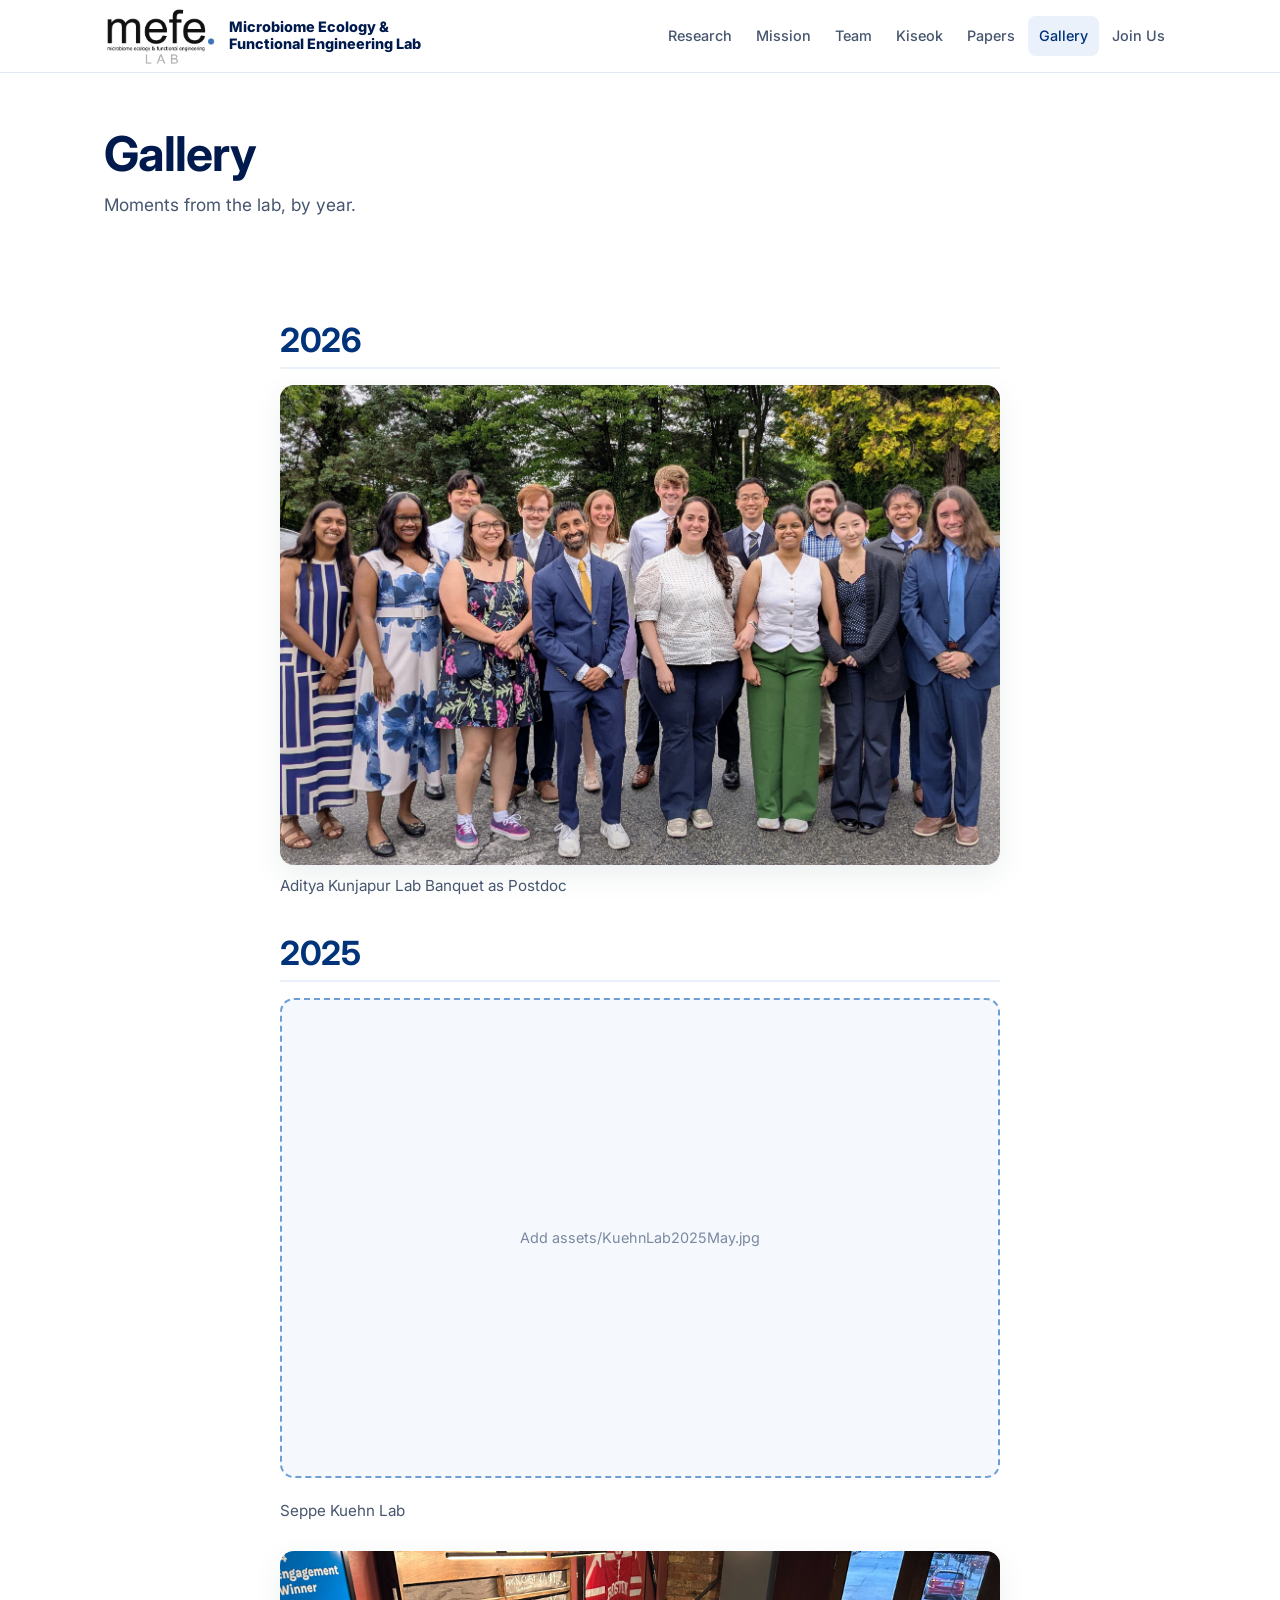
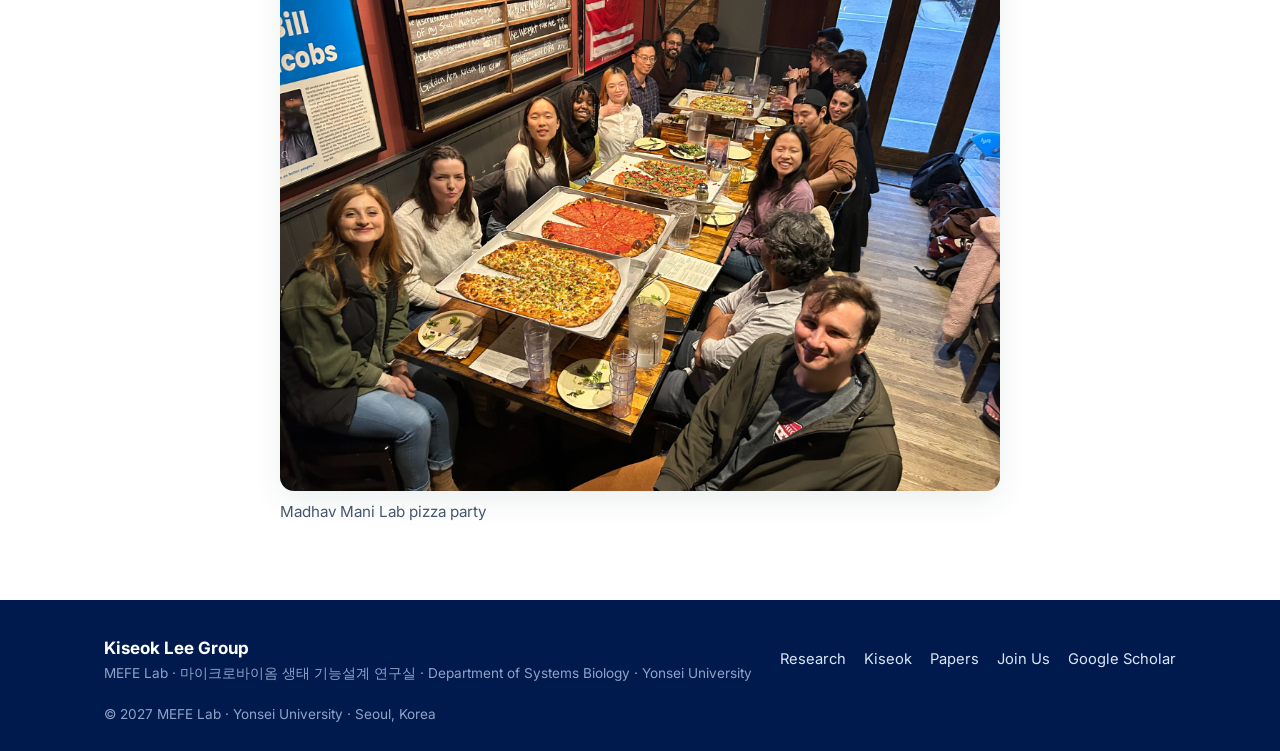
==== commit 5fcc22de: "Add files via upload" ====
--- a/gallery.html
+++ b/gallery.html
@@ -21,11 +21,10 @@
         </a>
       </div>
       <nav class="nav-links">
-        <a href="index.html">Home</a>
         <a href="research.html">Research</a>
         <a href="mission.html">Mission</a>
         <a href="team.html">Team</a>
-        <a href="pi.html">PI</a>
+        <a href="pi.html">Kiseok</a>
         <a href="papers.html">Papers</a>
         <a href="gallery.html" class="active">Gallery</a>
         <a href="join.html">Join Us</a>
@@ -47,14 +46,23 @@
 
         <!-- To add a photo: place the file in assets/ with the exact name below. -->
         <h2 class="gal-year">2026</h2>
-        <img class="gal-photo" src="assets/260521_Kunjapur_lab_photo2.jpg" alt="Kunjapur Lab, 2026"
-             onerror="this.replaceWith(Object.assign(document.createElement('div'),{className:'gal-ph',textContent:'Add assets/260521_Kunjapur_lab_photo2.jpg'}))" />
+        <figure style="margin:0 0 28px;">
+          <img class="gal-photo" style="margin:0 0 8px;" src="assets/260521_Kunjapur_lab_photo2.jpg" alt="Aditya Kunjapur Lab Banquet as Postdoc"
+               onerror="this.replaceWith(Object.assign(document.createElement('div'),{className:'gal-ph',textContent:'Add assets/260521_Kunjapur_lab_photo2.jpg'}))" />
+          <figcaption style="color:var(--slate);font-size:0.95rem;">Aditya Kunjapur Lab Banquet as Postdoc</figcaption>
+        </figure>
 
         <h2 class="gal-year">2025</h2>
-        <img class="gal-photo" src="assets/KuehnLab2025May.jpg" alt="Kuehn Lab, May 2025"
-             onerror="this.replaceWith(Object.assign(document.createElement('div'),{className:'gal-ph',textContent:'Add assets/KuehnLab2025May.jpg'}))" />
-        <img class="gal-photo" src="assets/250401_Pizza_party.jpg" alt="Pizza party, April 2025"
-             onerror="this.replaceWith(Object.assign(document.createElement('div'),{className:'gal-ph',textContent:'Add assets/250401_Pizza_party.jpg'}))" />
+        <figure style="margin:0 0 28px;">
+          <img class="gal-photo" style="margin:0 0 8px;" src="assets/KuehnLab2025May.jpg" alt="Seppe Kuehn Lab"
+               onerror="this.replaceWith(Object.assign(document.createElement('div'),{className:'gal-ph',textContent:'Add assets/KuehnLab2025May.jpg'}))" />
+          <figcaption style="color:var(--slate);font-size:0.95rem;">Seppe Kuehn Lab</figcaption>
+        </figure>
+        <figure style="margin:0 0 28px;">
+          <img class="gal-photo" style="margin:0 0 8px;" src="assets/250401_Pizza_party.jpg" alt="Madhav Mani Lab pizza party"
+               onerror="this.replaceWith(Object.assign(document.createElement('div'),{className:'gal-ph',textContent:'Add assets/250401_Pizza_party.jpg'}))" />
+          <figcaption style="color:var(--slate);font-size:0.95rem;">Madhav Mani Lab pizza party</figcaption>
+        </figure>
 
       </div>
     </div>
@@ -68,13 +76,13 @@
       </div>
       <nav class="footer-links">
         <a href="research.html">Research</a>
-        <a href="pi.html">PI</a>
+        <a href="pi.html">Kiseok</a>
         <a href="papers.html">Papers</a>
         <a href="join.html">Join Us</a>
         <a href="https://scholar.google.com/citations?user=UcMtC88AAAAJ&amp;hl=en" target="_blank" rel="noopener">Google Scholar</a>
       </nav>
     </div>
-    <div class="container" style="margin-top:18px;color:#8fa3c8;font-size:0.85rem;">© 2027 MEFE lab · Yonsei University · Seoul, Korea</div>
+    <div class="container" style="margin-top:18px;color:#8fa3c8;font-size:0.85rem;">© 2027 MEFE Lab · Yonsei University · Seoul, Korea</div>
   </footer>
 
   <script src="assets/nav.js"></script>
--- a/assets/styles.css
+++ b/assets/styles.css
@@ -235,9 +235,9 @@
 .pub .chip.hot { background: #fff7ec; border-color:#f3dcb3; color: var(--amber); font-weight:600; }
 
 /* ---------- People ---------- */
-.profile { display:grid; grid-template-columns: 140px 1fr; gap: 40px; align-items:start; }
+.profile { display:grid; grid-template-columns: 190px 1fr; gap: 40px; align-items:start; }
 .avatar {
-  width: 100%; aspect-ratio: 3 / 4; border-radius: 50%; overflow:hidden;
+  width: 100%; aspect-ratio: 3 / 4; border-radius: var(--radius); overflow:hidden;
   object-fit: cover; object-position: center top;
   background: linear-gradient(135deg, var(--teal-500), var(--teal-300));
   display:grid; place-items:center; color:#fff; font-size: 3.4rem; font-weight: 800;
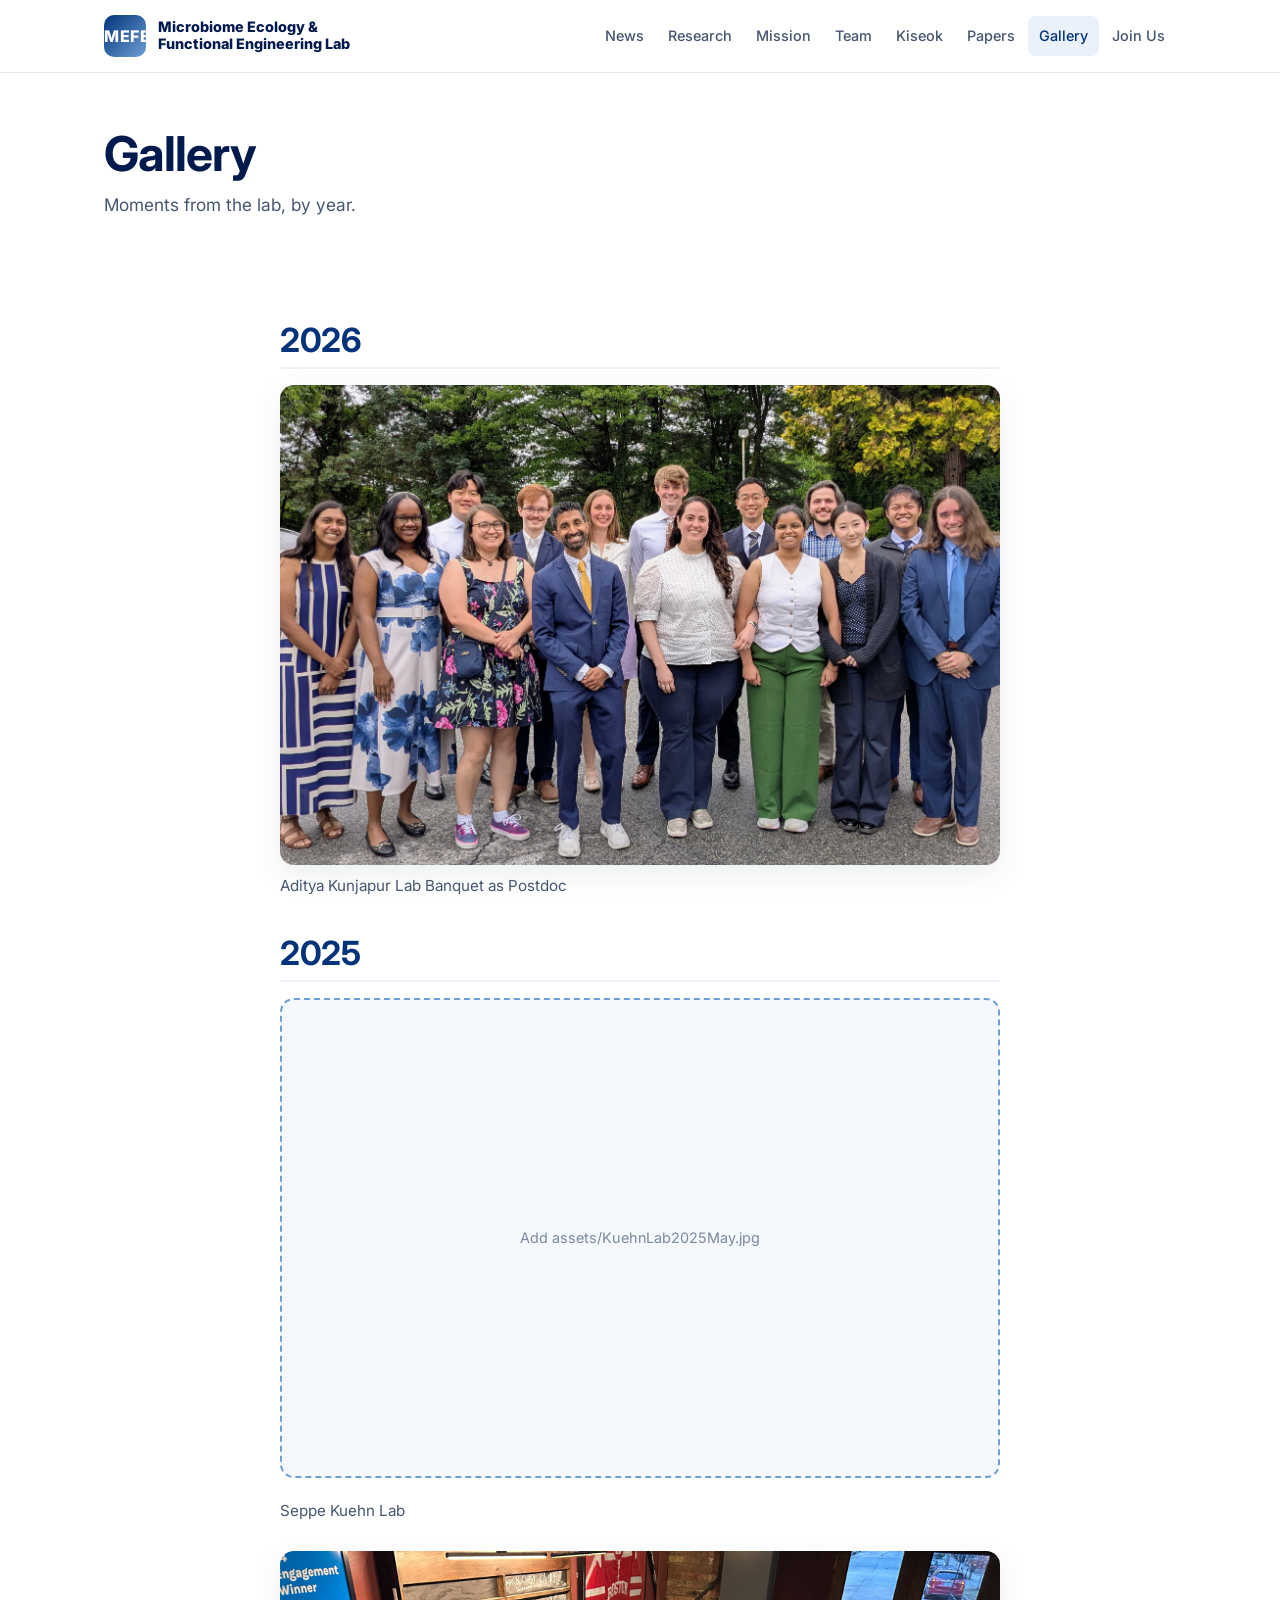
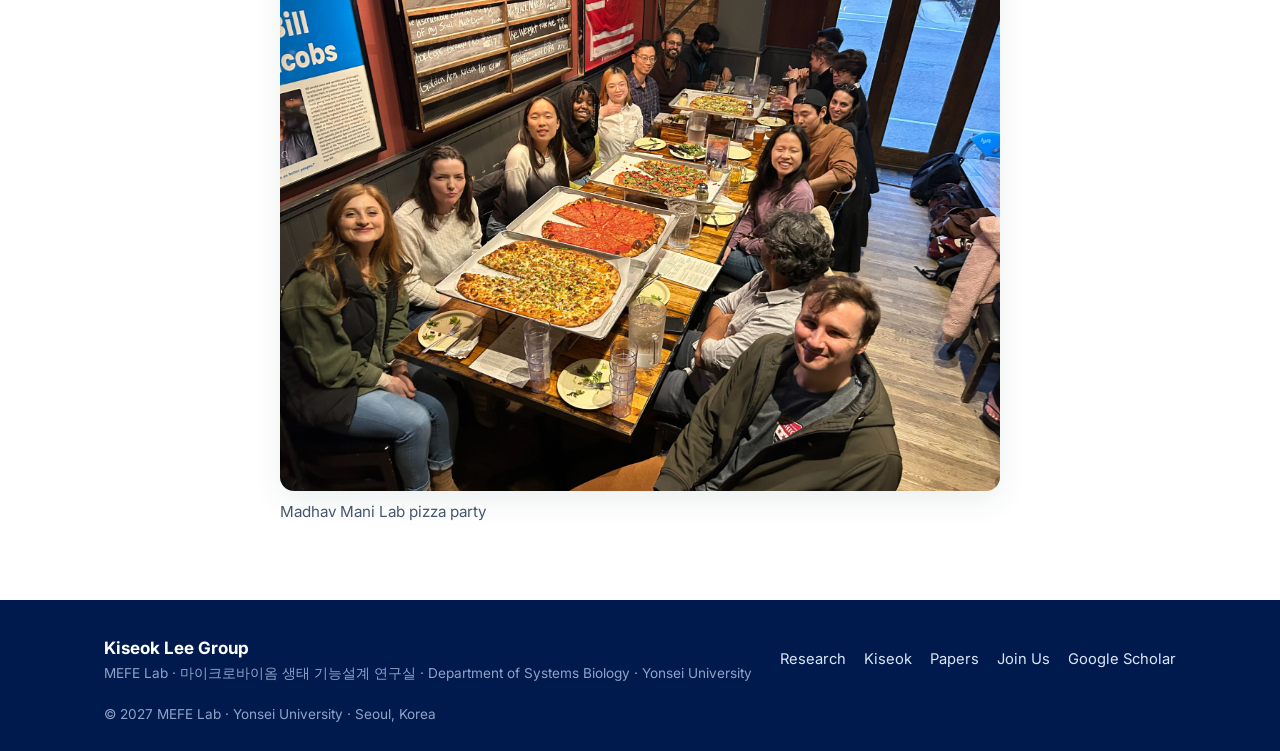
==== commit 17b32840: "Add files via upload" ====
--- a/gallery.html
+++ b/gallery.html
@@ -16,11 +16,12 @@
     <div class="container nav">
       <div class="brand">
         <a href="index.html" style="display:flex;align-items:center;gap:12px;text-decoration:none;">
-          <img src="assets/MEFE_logo_260628ver2-01.png" alt="Microbiome Ecology & Functional Engineering Lab" class="logo-img" onerror="this.replaceWith(Object.assign(document.createElement('span'),{className:'logo',textContent:'MEFE'}))" />
+          <img src="assets/Mefe_lab_duck_260815ver5.png" alt="Microbiome Ecology & Functional Engineering Lab" class="logo-img" onerror="this.replaceWith(Object.assign(document.createElement('span'),{className:'logo',textContent:'MEFE'}))" />
           <span class="brand-name" style="color:var(--teal-900);font-weight:800;font-size:0.9rem;line-height:1.15;max-width:230px;">Microbiome Ecology &amp; Functional Engineering Lab</span>
         </a>
       </div>
       <nav class="nav-links">
+        <a href="news.html">News</a>
         <a href="research.html">Research</a>
         <a href="mission.html">Mission</a>
         <a href="team.html">Team</a>
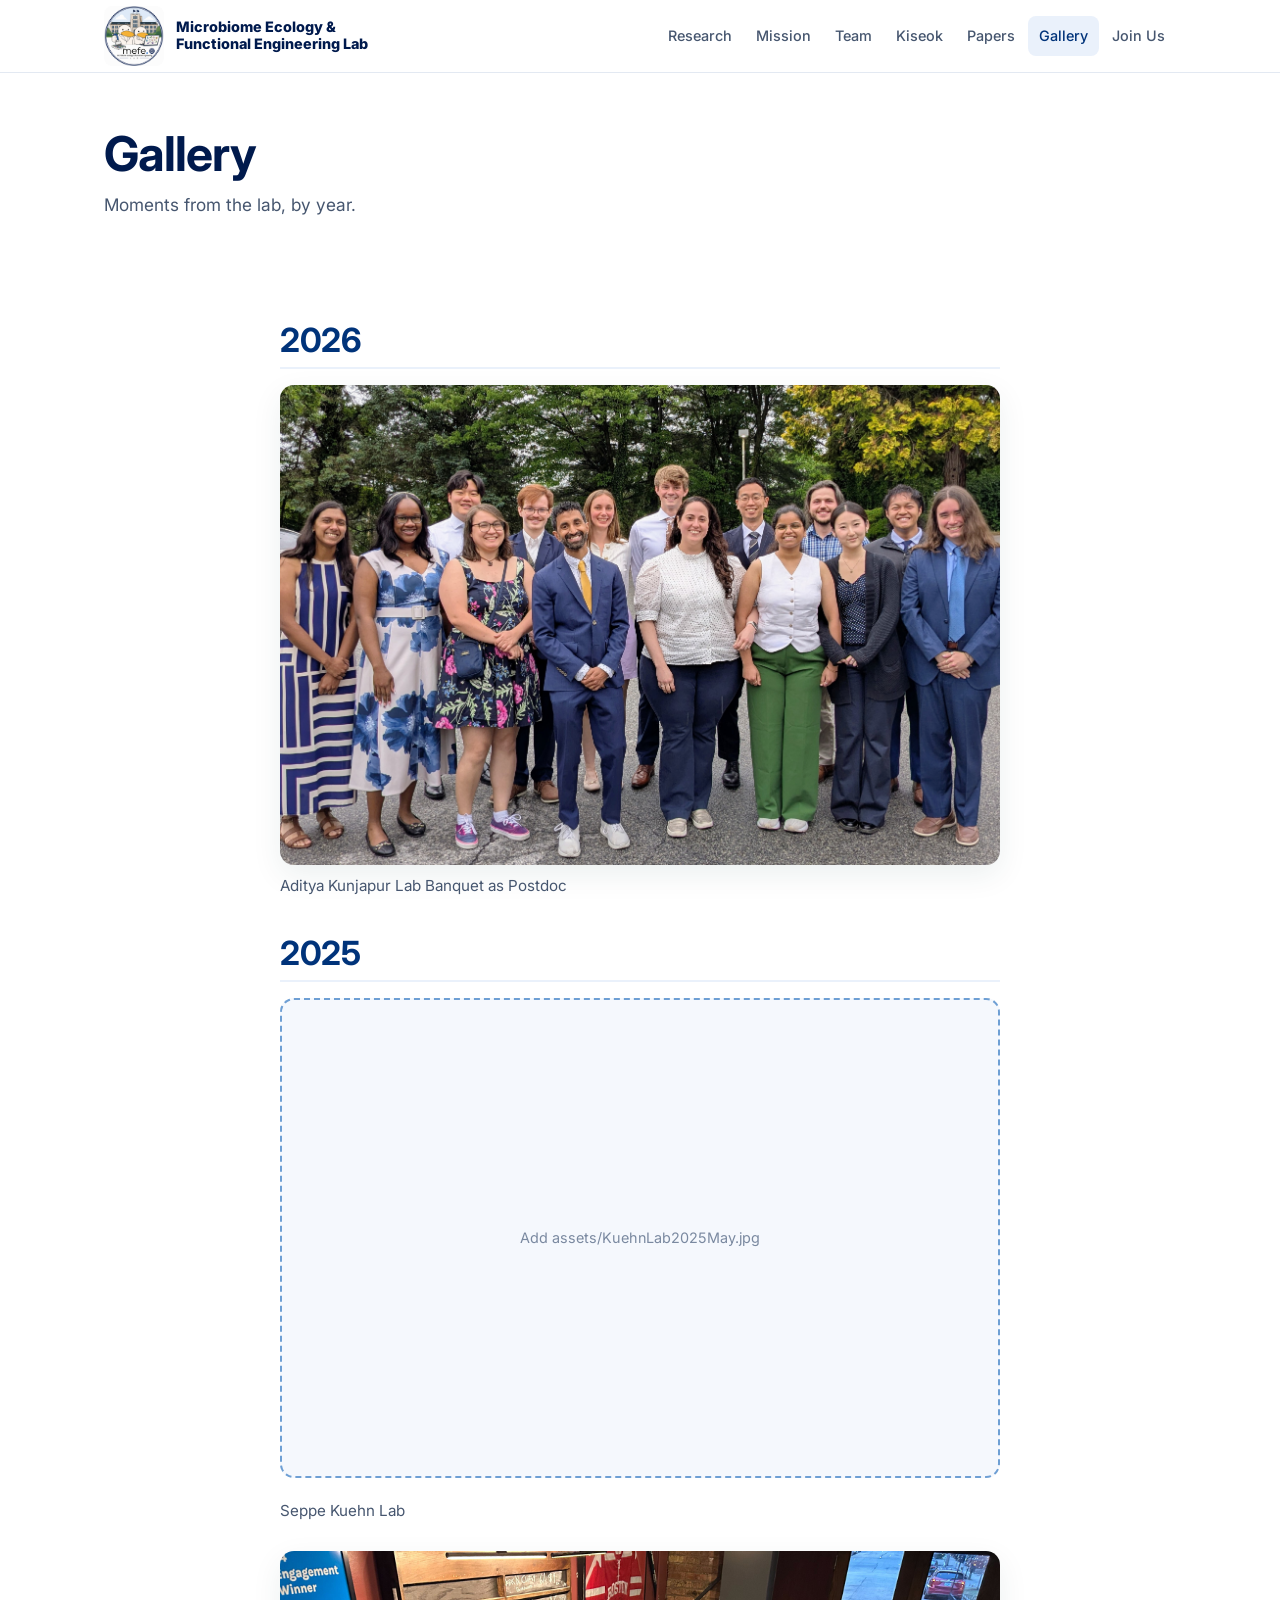
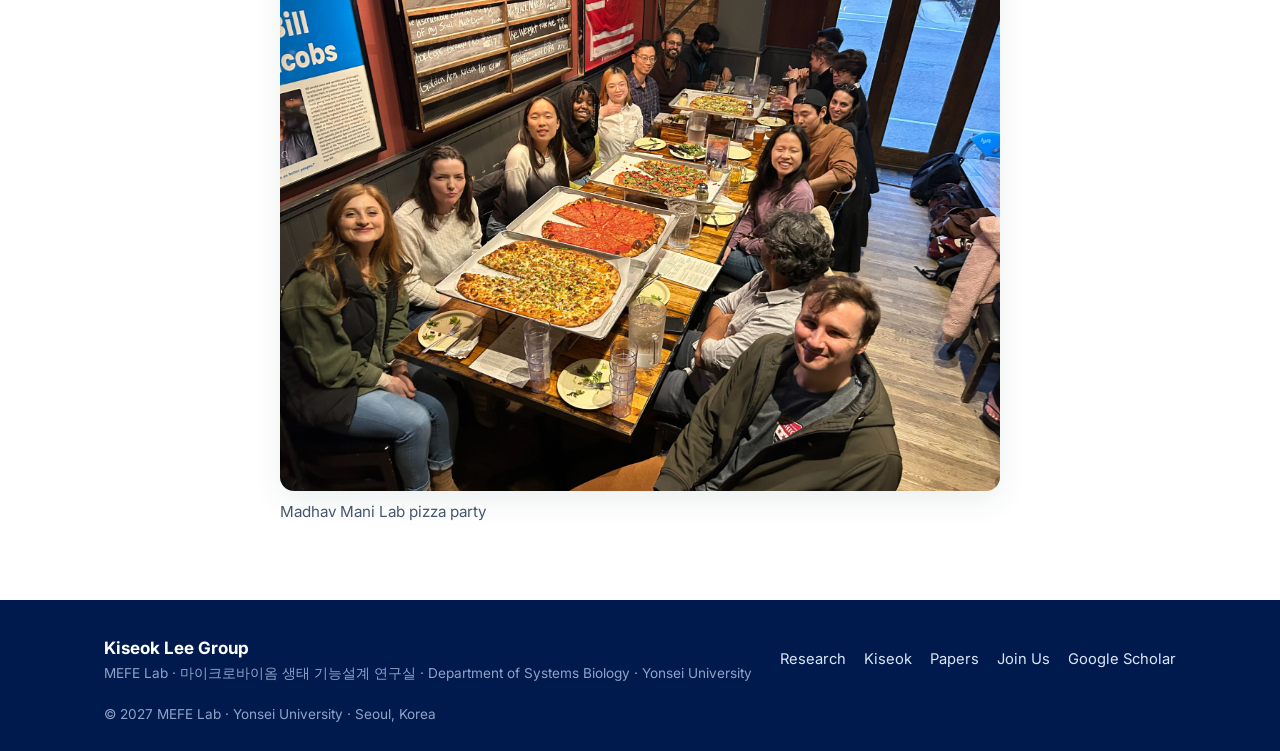
==== commit 87e5adcb: "Add files via upload" ====
--- a/gallery.html
+++ b/gallery.html
@@ -21,7 +21,6 @@
         </a>
       </div>
       <nav class="nav-links">
-        <a href="news.html">News</a>
         <a href="research.html">Research</a>
         <a href="mission.html">Mission</a>
         <a href="team.html">Team</a>
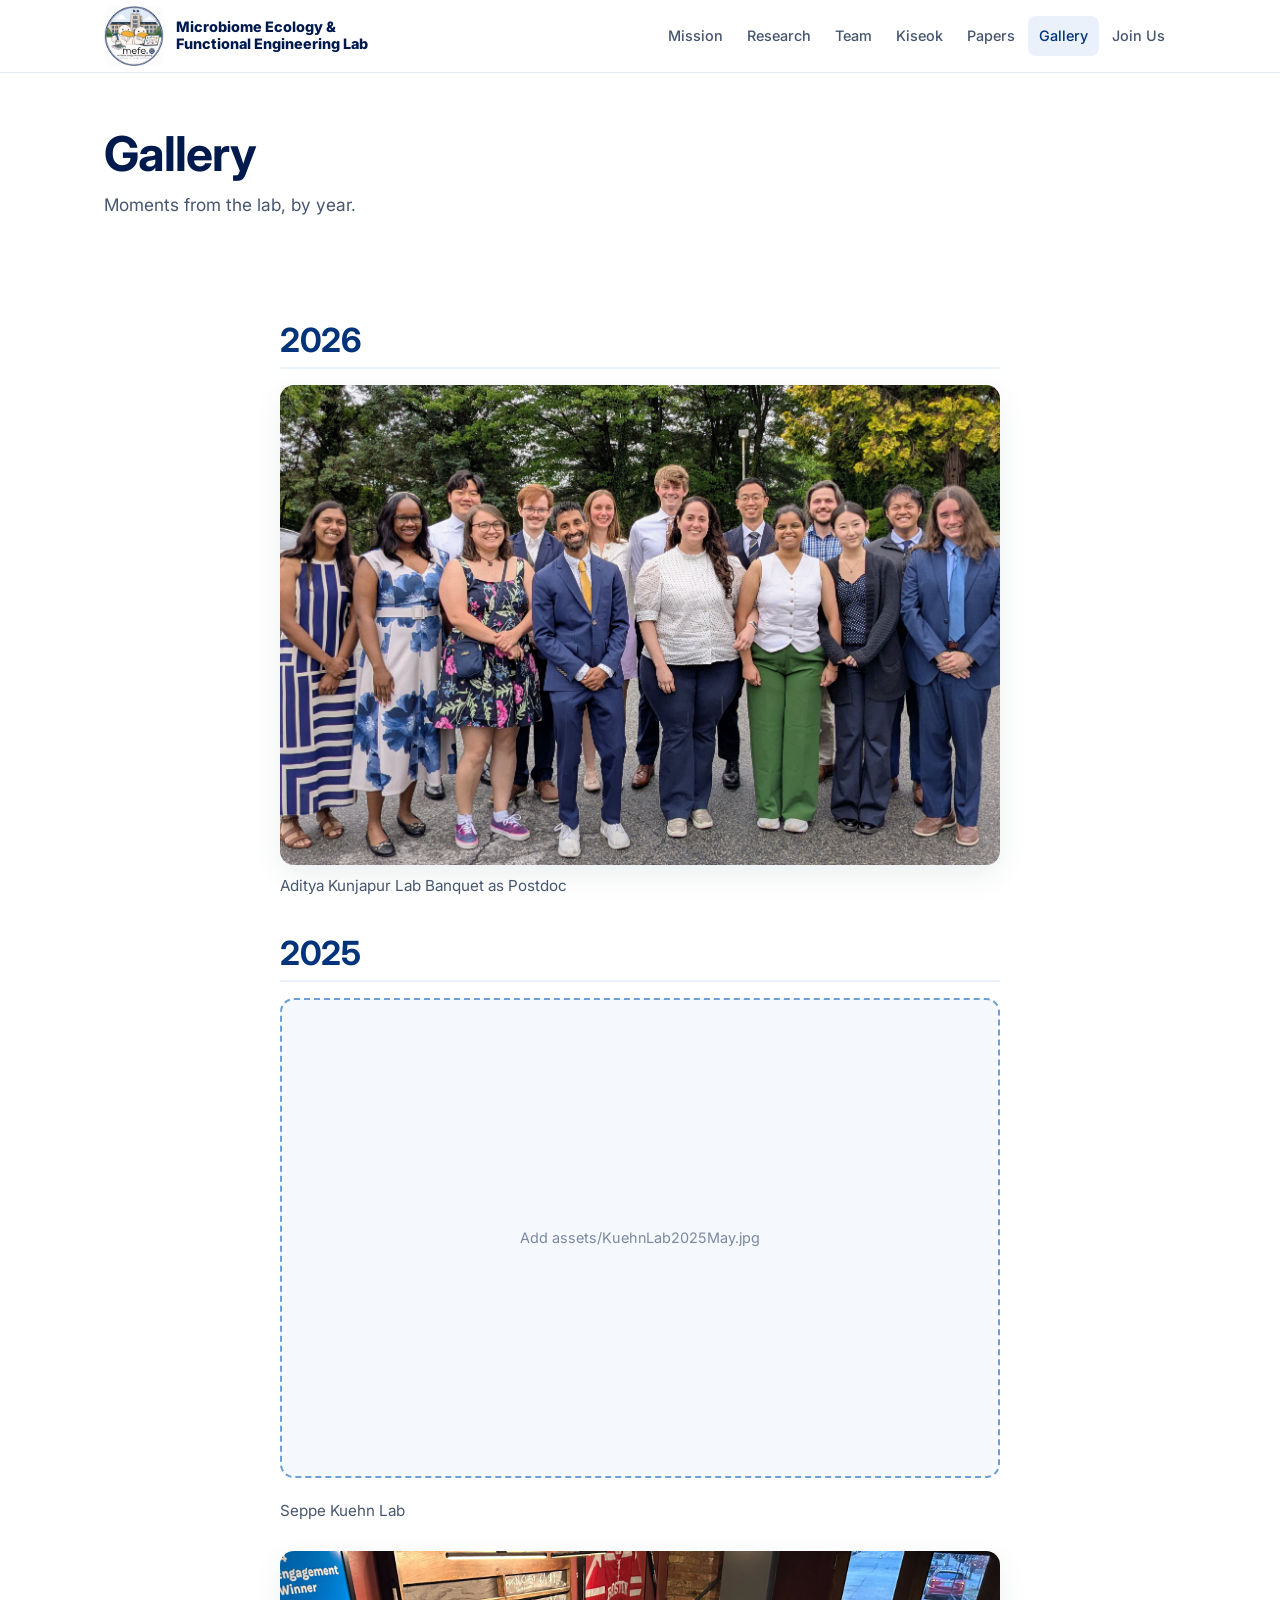
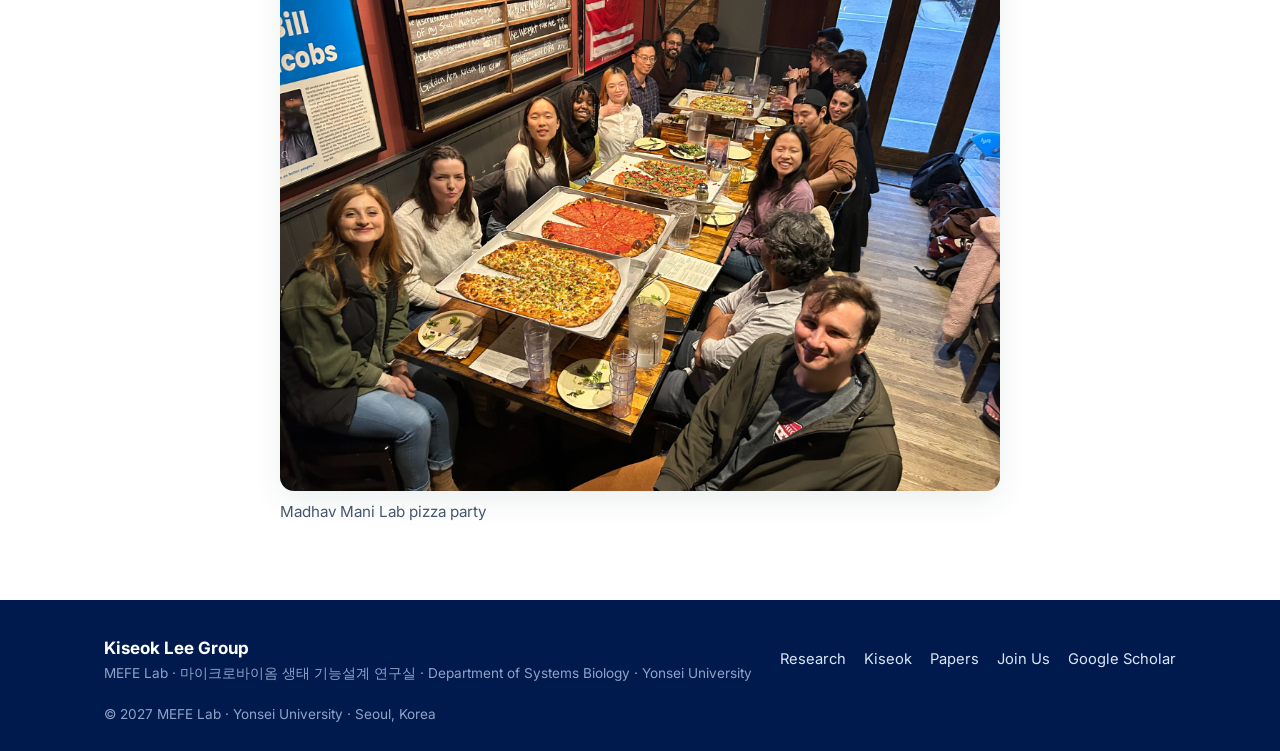
==== commit 3630f85c: "Add files via upload" ====
--- a/gallery.html
+++ b/gallery.html
@@ -21,8 +21,8 @@
         </a>
       </div>
       <nav class="nav-links">
+        <a href="mission.html">Mission</a>
         <a href="research.html">Research</a>
-        <a href="mission.html">Mission</a>
         <a href="team.html">Team</a>
         <a href="pi.html">Kiseok</a>
         <a href="papers.html">Papers</a>
--- a/assets/styles.css
+++ b/assets/styles.css
@@ -117,7 +117,7 @@
 .home-hero { padding: 34px 0 6px; background: var(--bg); }
 .home-wrap { max-width: 860px; margin: 0 auto; }   /* shared column so hero + text align */
 .hero-figure { position: relative; border-radius: var(--radius); overflow: hidden; box-shadow: var(--shadow); margin: 0; }
-.hero-figure img { width: 100%; height: clamp(280px, 40vw, 430px); object-fit: cover; display: block; }
+.hero-figure img { width: 100%; height: clamp(320px, 46vw, 540px); object-fit: cover; display: block; }
 .hero-figure .caption {
   position: absolute; left: 0; right: 0; bottom: 0; padding: 28px 32px; text-align: left;
   background: linear-gradient(to top, rgba(0,26,77,0.88), rgba(0,26,77,0.32) 58%, transparent);
@@ -126,6 +126,58 @@
 .hero-figure .caption h1 { color: #fff; font-size: clamp(1.7rem, 3.6vw, 2.7rem); margin: 0 0 6px; letter-spacing: -0.02em; text-shadow: 0 2px 14px rgba(0,0,0,0.4); }
 .hero-figure .caption p { color: rgba(255,255,255,0.96); font-size: clamp(0.98rem, 1.6vw, 1.18rem); margin: 0; text-shadow: 0 1px 8px rgba(0,0,0,0.45); }
 .home-logo { height: 58px; width: auto; display: block; margin: 22px 0 0; }
+
+/* Home News and Announcements */
+.news-lead { color: var(--slate); margin: 0 0 28px; }
+.news-lead b { color: var(--ink); }
+.news-grid { display: grid; grid-template-columns: 1fr 1fr; gap: 36px; }
+.news-card p { color: var(--slate); margin: 0 0 14px; font-size: 0.98rem; }
+.news-card p b { color: var(--ink); }
+.news-card .n-img { width: 100%; aspect-ratio: 16/10; object-fit: cover; border-radius: var(--radius); box-shadow: var(--shadow); display: block; }
+.news-card .n-ph {
+  width: 100%; aspect-ratio: 16/10; border: 2px dashed var(--teal-300); border-radius: var(--radius);
+  background: var(--bg-soft); color: var(--muted); display: grid; place-items: center; text-align: center; padding: 12px; font-size: 0.82rem;
+}
+@media (max-width: 700px){ .news-grid { grid-template-columns: 1fr; gap: 26px; } }
+
+/* MEFE Lab intro: big logo + title, then description below */
+.mefe-intro { display: flex; align-items: center; justify-content: center; gap: 30px; margin-bottom: 20px; }
+.mefe-logo { width: 38%; max-width: 340px; height: auto; flex: none; display: block; }
+.mefe-intro h2 { margin: 0; font-size: clamp(1.9rem, 3.6vw, 2.7rem); }
+@media (max-width: 640px){ .mefe-intro { gap: 18px; } .mefe-logo { width: 40%; } }
+
+/* Carousel */
+.carousel { position: relative; }
+.carousel-window { position: relative; overflow: hidden; border-radius: var(--radius); box-shadow: var(--shadow); }
+.carousel-track { display: flex; transition: transform 0.45s ease; }
+.carousel-slide { min-width: 100%; }
+.car-img { width: 100%; height: clamp(320px, 46vw, 540px); object-fit: cover; display: block; }
+.car-ph {
+  width: 100%; height: clamp(320px, 46vw, 540px); background: var(--bg-soft); color: var(--muted);
+  display: grid; place-items: center; text-align: center; padding: 16px; font-size: 0.9rem;
+  border: 2px dashed var(--teal-300);
+}
+.carousel-caption {
+  position: absolute; left: 0; right: 0; bottom: 0; padding: 28px 32px; z-index: 1; pointer-events: none;
+  background: linear-gradient(to top, rgba(0,26,77,0.88), rgba(0,26,77,0.32) 58%, transparent);
+  color: #fff;
+}
+.carousel-caption h1 { color: #fff; font-size: clamp(1.7rem, 3.6vw, 2.7rem); margin: 0 0 6px; letter-spacing: -0.02em; text-shadow: 0 2px 14px rgba(0,0,0,0.4); }
+.carousel-caption p { color: rgba(255,255,255,0.96); font-size: clamp(0.98rem, 1.6vw, 1.18rem); margin: 0; text-shadow: 0 1px 8px rgba(0,0,0,0.45); }
+.carousel-dots { display: flex; gap: 8px; justify-content: center; margin-top: 16px; }
+.carousel-dot {
+  width: 10px; height: 10px; padding: 0; border-radius: 50%; background: #fff;
+  border: 1.5px solid var(--teal-300); cursor: pointer;
+}
+.carousel-dot.active { background: var(--teal-700); border-color: var(--teal-700); }
+.carousel-arrow {
+  position: absolute; top: 45%; transform: translateY(-50%); z-index: 2;
+  width: 40px; height: 40px; border-radius: 50%; border: 1px solid var(--line);
+  background: rgba(255,255,255,0.92); color: var(--teal-700); font-size: 1.4rem; line-height: 1;
+  cursor: pointer; display: grid; place-items: center;
+}
+.carousel-prev { left: 10px; }
+.carousel-next { right: 10px; }
 
 /* ---------- Compact page header (inner pages) ---------- */
 .page-head { padding: 52px 0 18px; }
@@ -303,7 +355,7 @@
 }
 
 /* ---------- Responsive ---------- */
-@media (max-width: 1000px) {
+@media (max-width: 1080px) {
   .grid-3 { grid-template-columns: 1fr; }
   .grid-2 { grid-template-columns: 1fr; }
   .split { grid-template-columns: 1fr; gap: 28px; }
